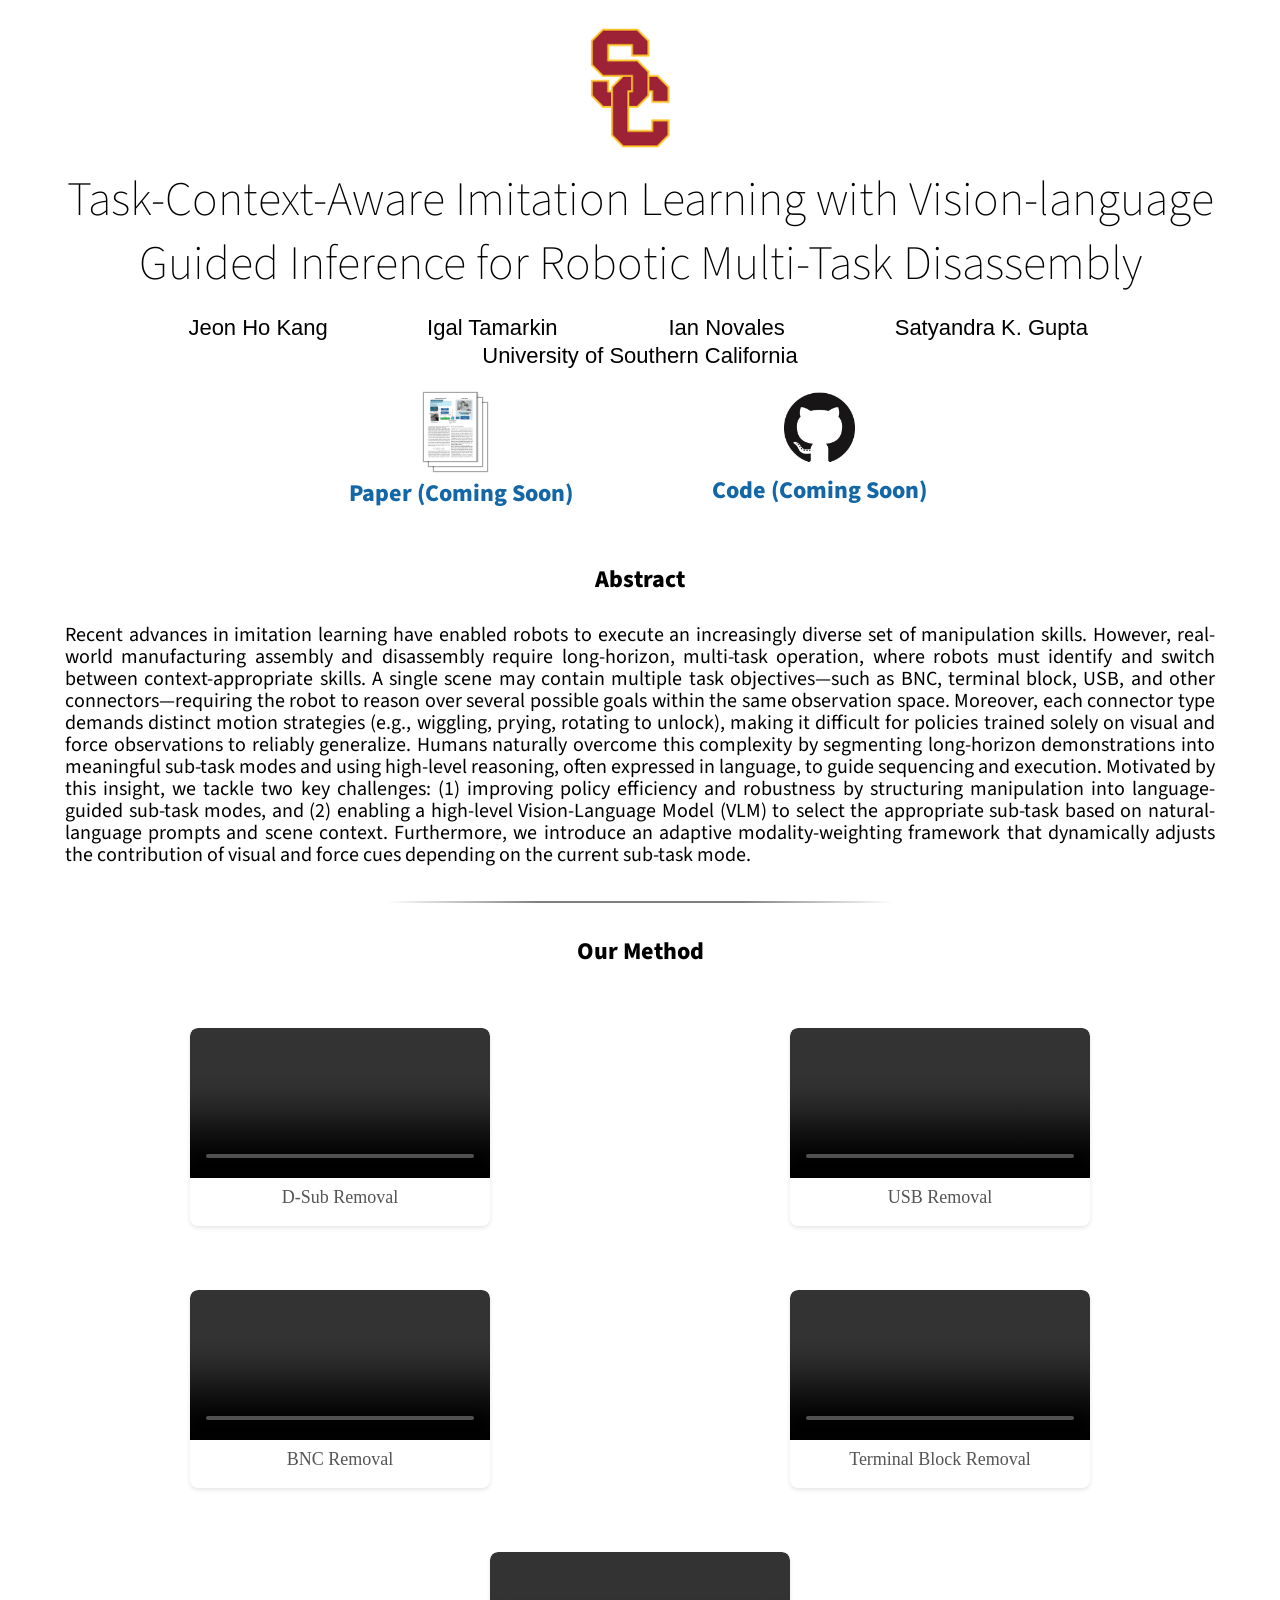
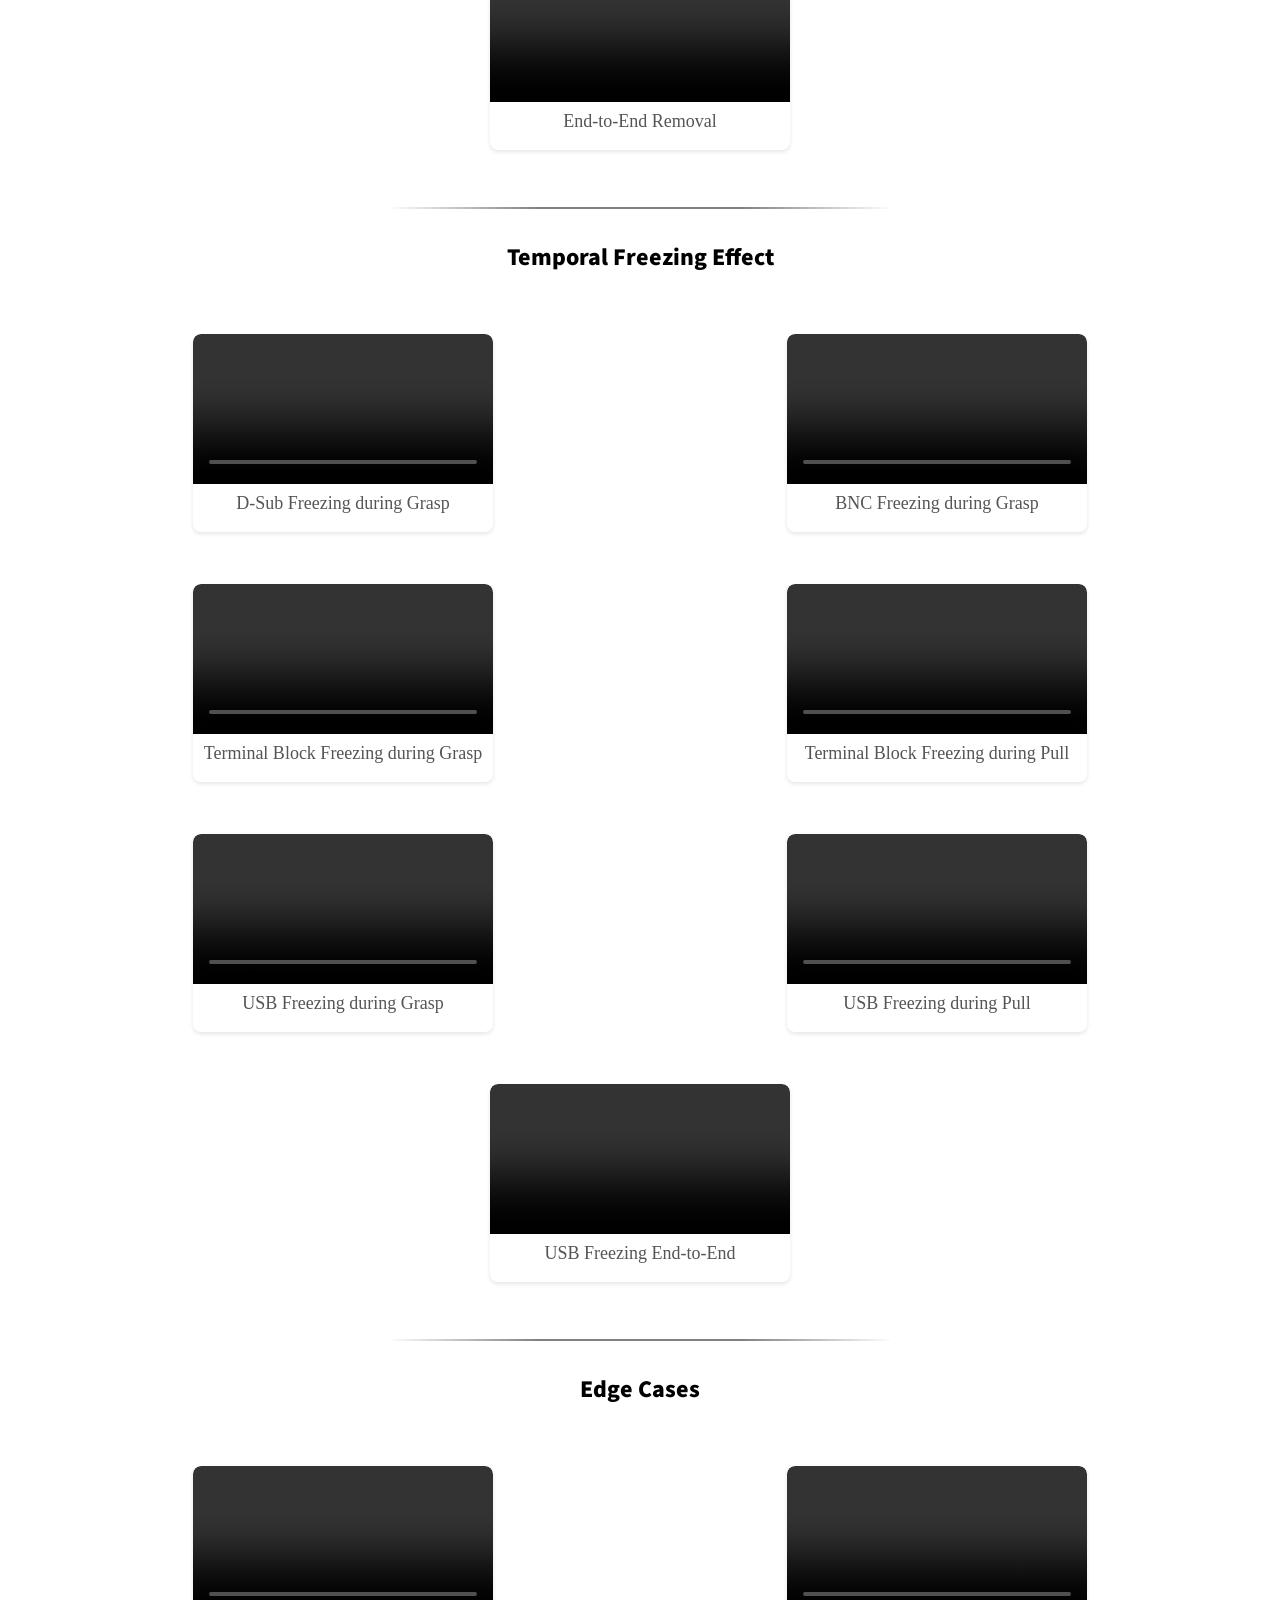
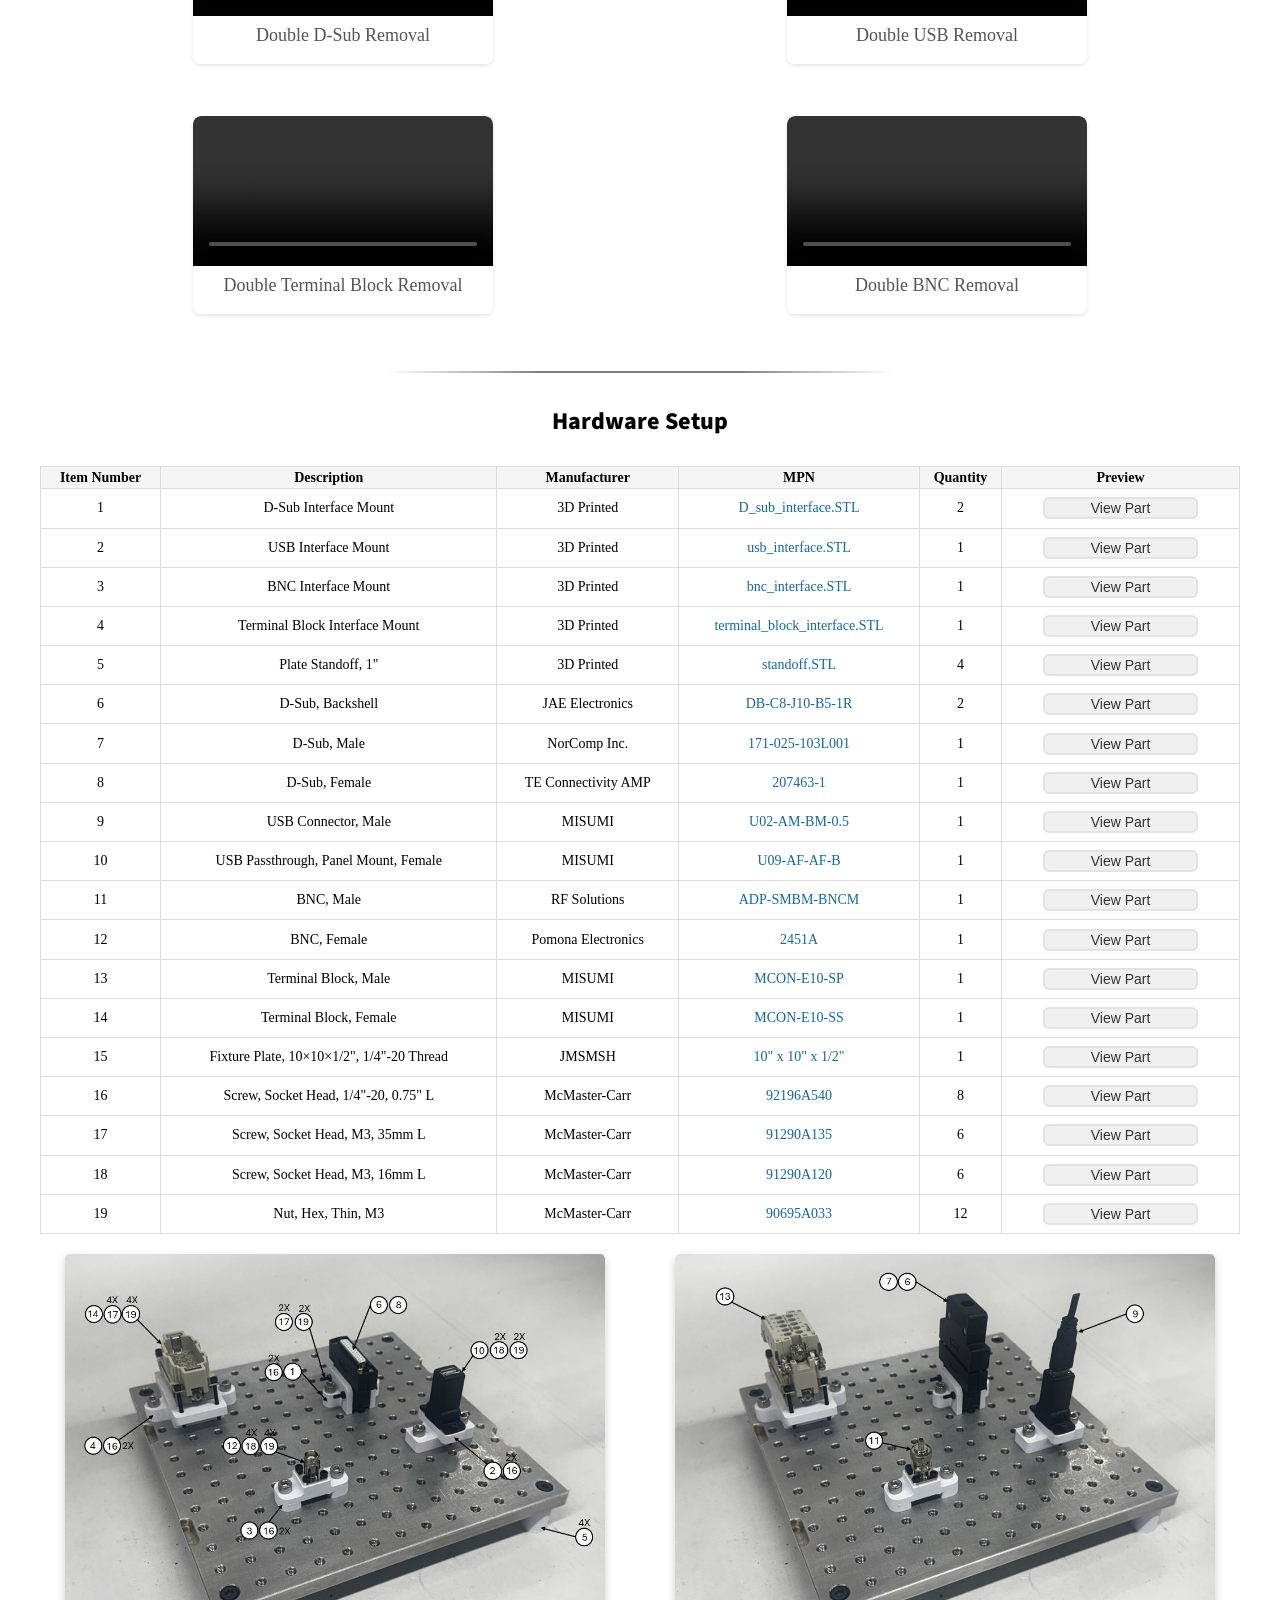
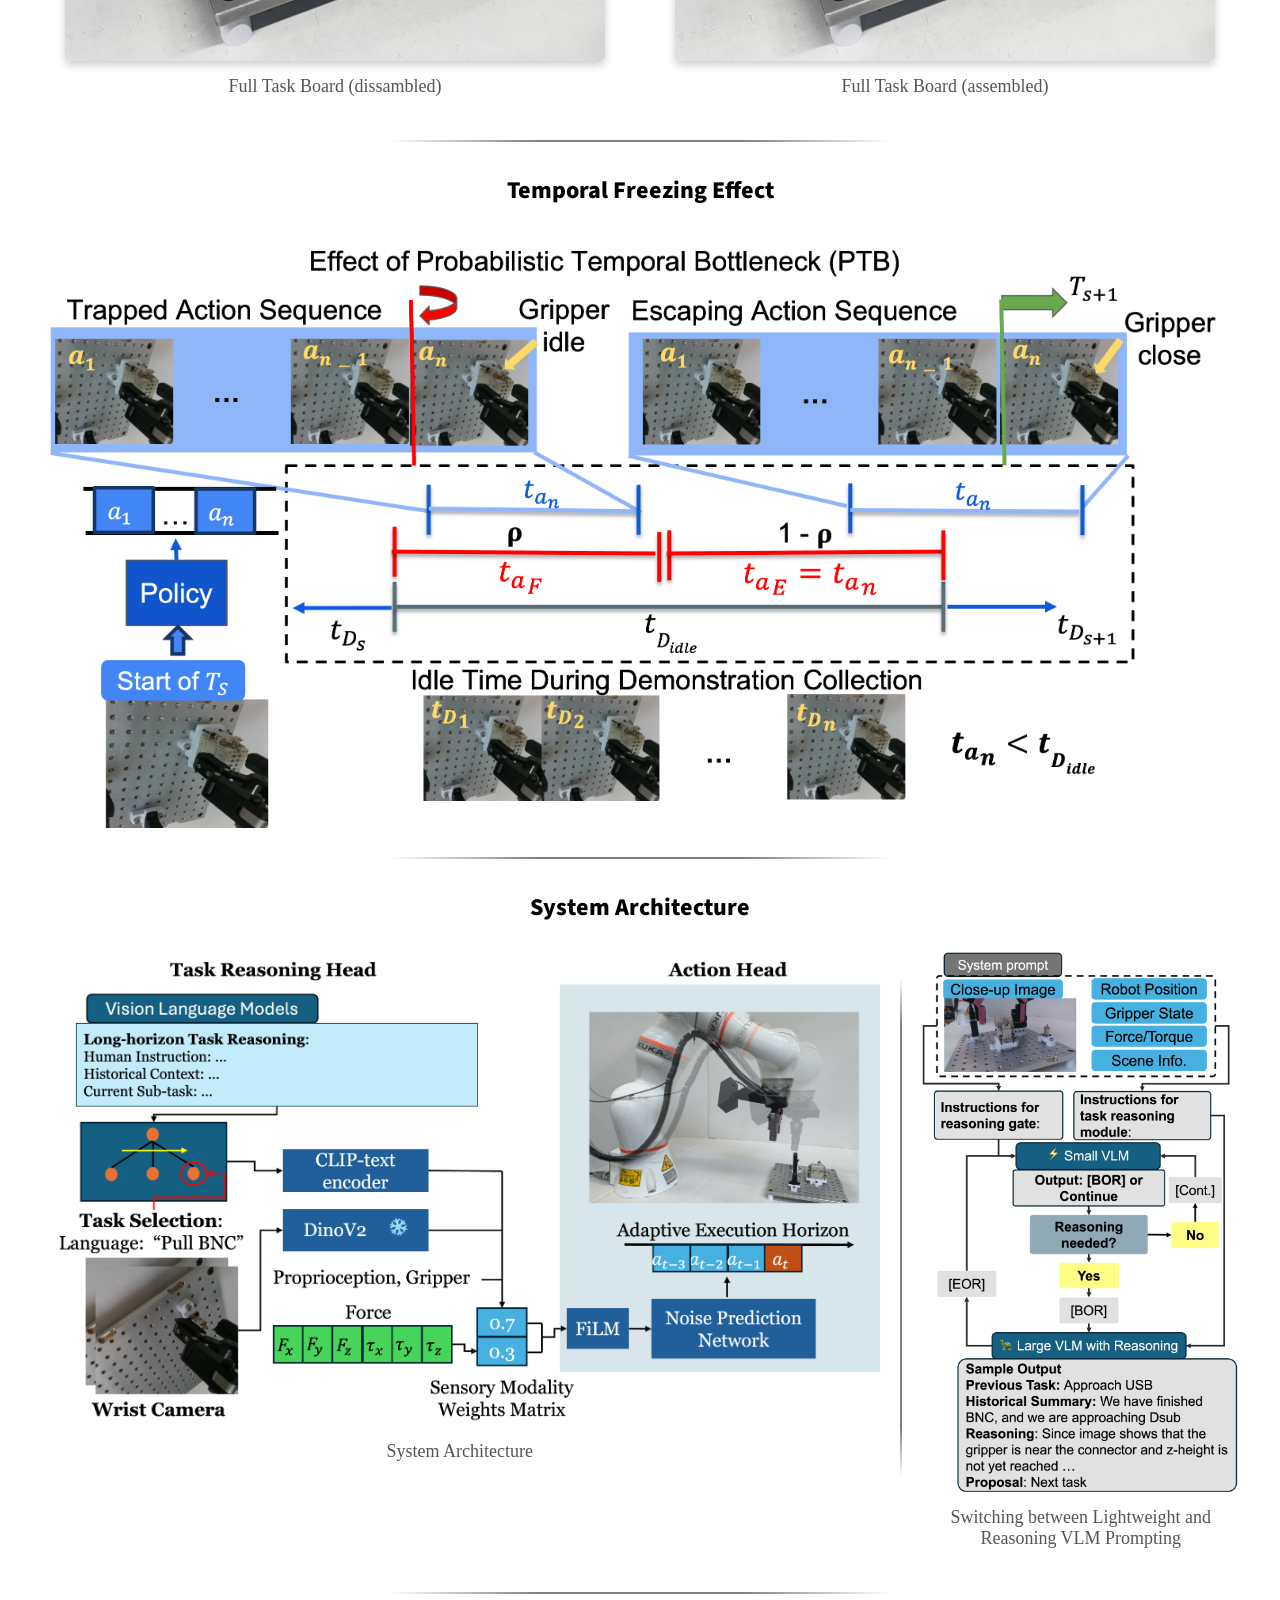
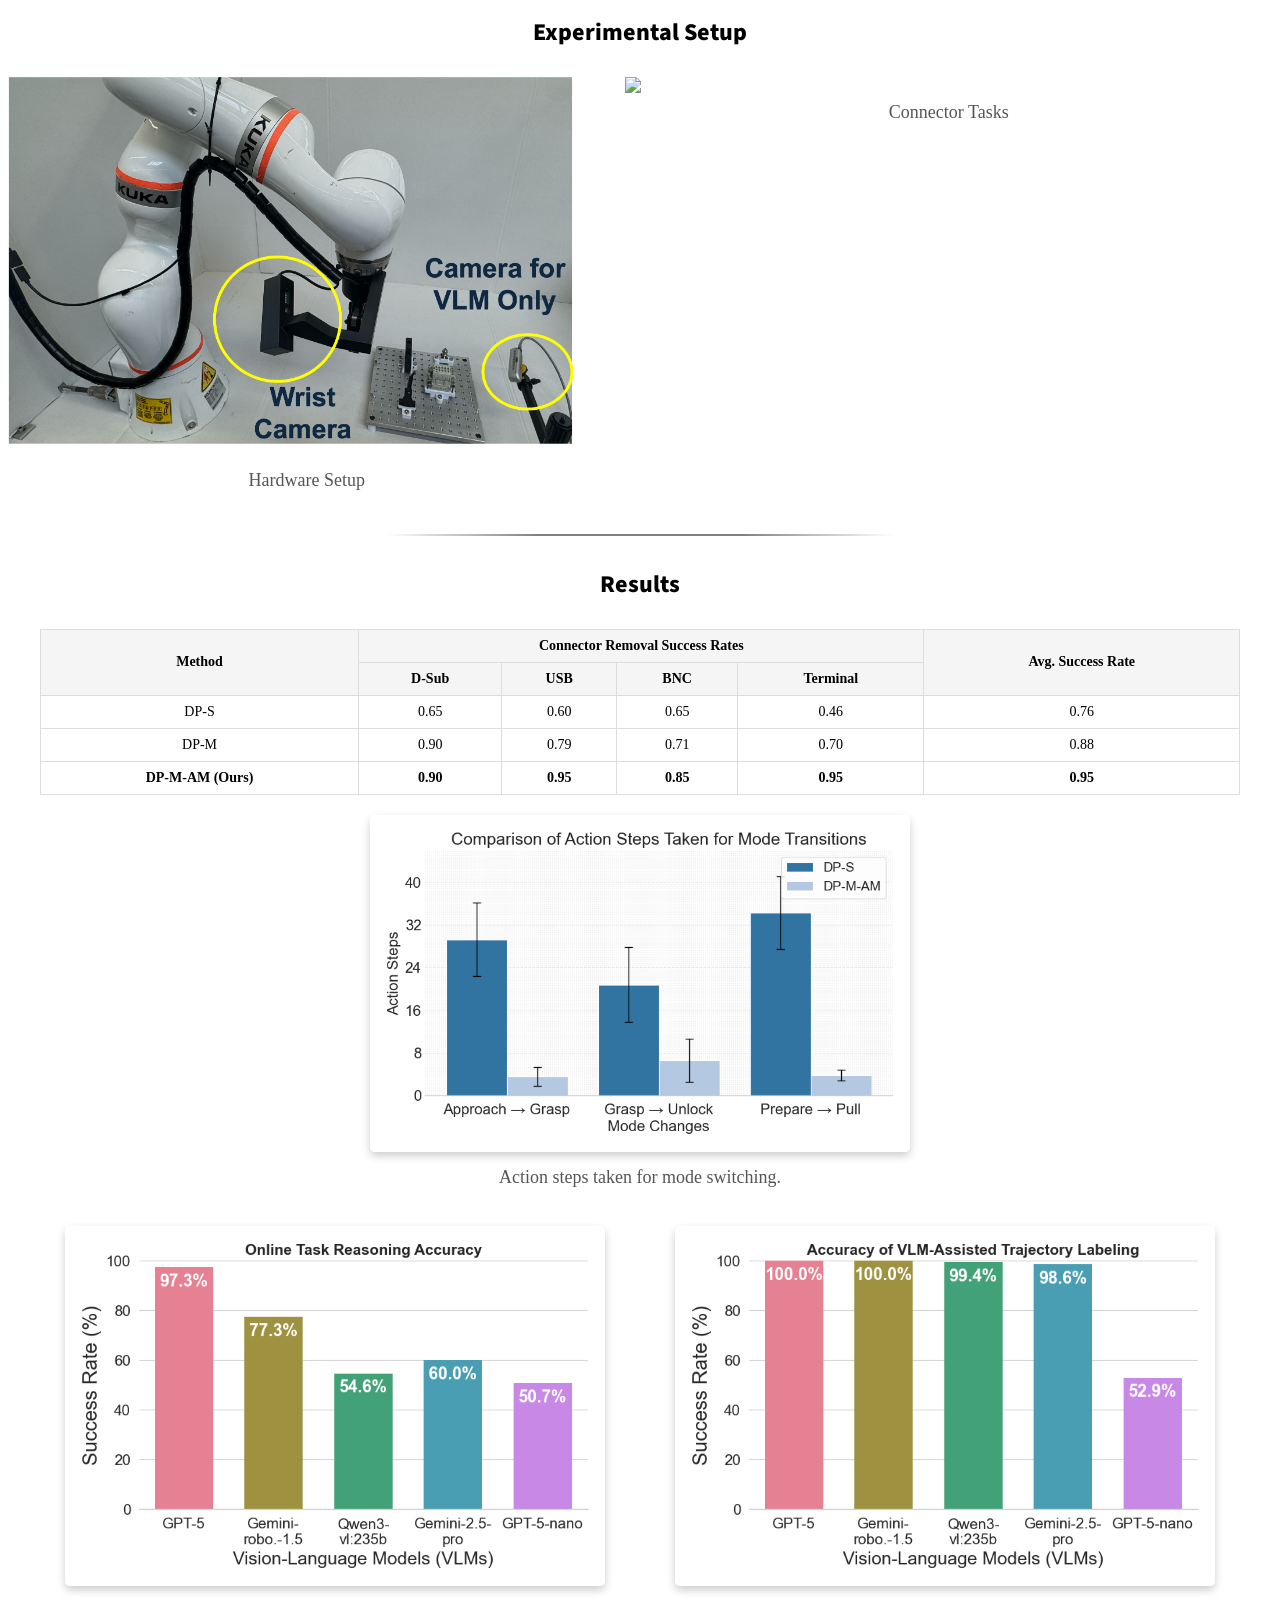
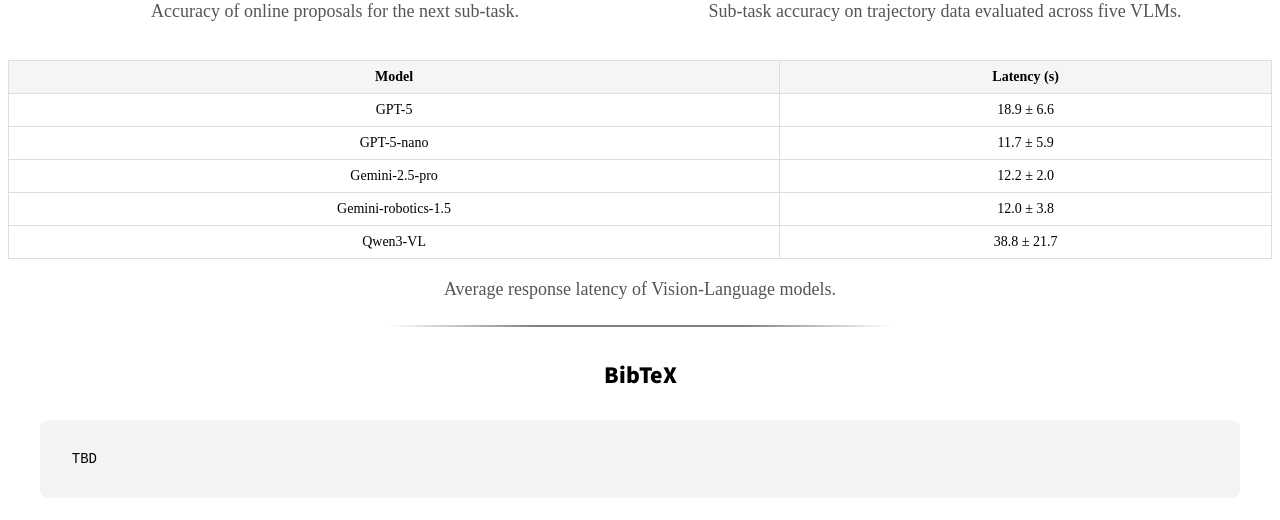
==== index_full.html @ 248762e5 "removed identifying info for anonymous review" ====
<!DOCTYPE html>
<html>
  <head>
    <meta charset="utf-8">
    <meta name="viewport" content="width=device-width, initial-scale=1">
    <title>Task-Context-Aware Imitation Learning with 
        Vision-language Guided Inference for Robotic Multi-Task Disassembly</title>

    <script async src="https://www.googletagmanager.com/gtag/js?id=UA-120436611-3"></script>
    <script>
      window.dataLayer = window.dataLayer || [];
      function gtag(){dataLayer.push(arguments);}
      gtag('js', new Date());
      gtag('config', 'UA-120436611-3');
    </script>
    <script type="text/javascript">google.load("jquery", "1.3.2");</script>
    <script src="video.js"></script>

    <link rel="StyleSheet" href="style.css" type="text/css"/>
    <style>
      .header {
        display: flex;
        align-items: center;
        justify-content: center;
        padding: 20px;
        gap: 20px;
        max-width: 1200px;
        margin: 0 auto;
        background-color: #fff;
      }

      .usc-logo {
        height: 120px;
        width: auto;
      }

      .header .title {
        font-size: 24px;
        margin: 0;
        color: #333;
        font-family: Arial, sans-serif;
      }
    </style>
  </head>
  
  <body>
    <div class="header">
      <img src="images/usc-logo.png" alt="USC Logo" class="usc-logo">
    </div>

    <center>
      <h1 class="title">Task-Context-Aware Imitation Learning with 
        Vision-language Guided Inference for Robotic Multi-Task Disassembly</h1>
    </center>

    <br>
    <table align=center width=1000px>
      <tr>
        <td align=center width=150px>
          <center>
            <span class="author">Jeon Ho Kang</a></span>
          </center>
        </td>
        <td align=center width=150px>
          <center>
            <span class="author">Igal Tamarkin</a></span>
          </center>
        </td>
        <td align=center width=150px>
          <center>
            <span class="author">Ian Novales</a></span>
          </center>
        </td>
        <td align=center width=190px>
          <center>
            <span class="author">Satyandra K. Gupta</a></span>
          </center>
        </td>
      </tr>
    </table>

    <table align=center width=700px>
      <tr>
        <td align=center width=100px>
          <center>
            <span class="author">University of Southern California</span>
          </center>
        </td>
      </tr>
    </table>

    <div class="container">
      <table align=center width=60%>
        <tr>
          <td align=center width=33%>
            <center>
              <img class="layered-paper" width=15% src="images/pg4.png"/>
              <p class="sectitle"><a href="">Paper (Coming Soon)</a></p>
            </center>
          </td>
          <td align=center width=33%>
            <center>
              <img width=20% src="images/github.png"/>
              <p class="sectitle"><a href="">Code (Coming Soon)</a></p>
            </center>
          </td>
          <!-- <td align=center width=33%>
            <center>
              <img width=25% src="images/youtube-logo.png"/>
              <p class="sectitle"><a href="">Video (Coming Soon)</a></p>
            </center>
          </td> -->
        </tr>
      </table>      
    </div>

    <div class="container" id="abstract">
      <center><h2 class="sectitle">Abstract</h2></center>
      <p class="text">
        Recent advances in imitation learning have enabled
        robots to execute an increasingly diverse set of manipulation
        skills. However, real-world manufacturing assembly and disassembly
        require long-horizon, multi-task operation, where robots
        must identify and switch between context-appropriate skills. A
        single scene may contain multiple task objectives—such as BNC,
        terminal block, USB, and other connectors—requiring the robot
        to reason over several possible goals within the same observation
        space. Moreover, each connector type demands distinct motion
        strategies (e.g., wiggling, prying, rotating to unlock), making it
        difficult for policies trained solely on visual and force observations
        to reliably generalize. Humans naturally overcome this complexity
        by segmenting long-horizon demonstrations into meaningful
        sub-task modes and using high-level reasoning, often expressed in
        language, to guide sequencing and execution. Motivated by this
        insight, we tackle two key challenges: (1) improving policy efficiency
        and robustness by structuring manipulation into language-guided
        sub-task modes, and (2) enabling a high-level Vision-Language
        Model (VLM) to select the appropriate sub-task based
        on natural-language prompts and scene context. Furthermore,
        we introduce an adaptive modality-weighting framework that
        dynamically adjusts the contribution of visual and force cues
        depending on the current sub-task mode.
      </p>
    </div>
    <div class="divider"></div>

    <div class="container demo-videos">
      <center><h2 class="sectitle">Our Method</h2></center>
      <div class="video-row">
        <div class="video-case">
          <video controls playsinline autoplay muted loop>
            <source src="videos/demo/demos/dsub.mov" type="video/mp4">
          </video>
          <p class="caption">D-Sub Removal</p>
        </div>
        <div class="video-case">
          <video controls playsinline autoplay muted loop>
            <source src="videos/demo/demos/usb.mov" type="video/mp4">
          </video>
          <p class="caption">USB Removal</p>
        </div>
        <div class="video-case">
          <video controls playsinline autoplay muted loop>
            <source src="videos/demo/demos/bnc_labeled.mov" type="video/mp4">
          </video>
          <p class="caption">BNC Removal</p>
        </div>
        <div class="video-case">
          <video controls playsinline autoplay muted loop>
            <source src="videos/demo/demos/terminal_block.mov" type="video/mp4">
          </video>
          <p class="caption">Terminal Block Removal</p>
        </div>
        <div class="video-case video-center">
        <video controls playsinline autoplay muted loop>
          <source src="videos/demo/demos/end_to_end_demo.mov" type="video/mp4">
        </video>
        <p class="caption">End-to-End Removal</p>
      </div>
      </div>
    </div>
    <div class="divider"></div>
    <div class="container" id="failure-cases">
      <!-- <center><h2 class="sectitle">Representative Failure Cases (Benchmark Methods)</h2></center> -->
      <center><h2 class="sectitle">Temporal Freezing Effect</h2></center>
      <!-- <div class="container">
        <img src="images/temporal_bottleneck.png"></img>
      </div> -->
      <div class="failure-grid">
        <div class="video-case">
          <video controls playsinline autoplay muted loop>
            <source src="videos/freezing_effect/dsub_freezing_grrasp.mov" type="video/mp4">
          </video>
          <p class="caption">D-Sub Freezing during Grasp</p>
        </div>
        <div class="video-case">
          <video controls playsinline autoplay muted loop>
            <source src="videos/freezing_effect/bnc_freezing_grasp_cut.mov" type="video/mp4">
          </video>
          <p class="caption">BNC Freezing during Grasp</p>
        </div>
        <div class="video-case">
          <video controls playsinline autoplay muted loop>
            <source src="videos/freezing_effect/terminal_grasp_freezing.mov" type="video/mp4">
          </video>
          <p class="caption">Terminal Block Freezing during Grasp</p>
        </div>
        <div class="video-case">
          <video controls playsinline autoplay muted loop>
            <source src="videos/freezing_effect/terminal_freezing_pull.mov" type="video/mp4">
          </video>
          <p class="caption">Terminal Block Freezing during Pull</p>
        </div>
        <div class="video-case">
          <video controls playsinline autoplay muted loop>
            <source src="videos/freezing_effect/usb_freezing_grasp.mov" type="video/mp4">
          </video>
          <p class="caption">USB Freezing during Grasp</p>
        </div>
        <div class="video-case">
          <video controls playsinline autoplay muted loop>
            <source src="videos/freezing_effect/usb_freezing_pull.mov" type="video/mp4">
          </video>
          <p class="caption">USB Freezing during Pull</p>
        </div>
        <div class="video-case video-center">
          <video controls playsinline autoplay muted loop>
            <source src="videos/freezing_effect/usb_etoe_freezing.mov" type="video/mp4">
          </video>
          <p class="caption">USB Freezing End-to-End</p>
        </div>
      </div>
    </div>
    <div class="divider"></div>
    
    <div class="container" id="edge-cases">
      <center><h2 class="sectitle">Edge Cases</h2></center>
      <div class="failure-grid">
        <!-- First Row: 2 Videos -->
        <div class="video-case">
          <video controls playsinline autoplay muted loop>
            <source src="videos/demo/edge_cases/double_dsub.mov" type="video/mp4">
          </video>
          <p class="caption">Double D-Sub Removal</p>
        </div>
        <div class="video-case">
          <video controls playsinline autoplay muted loop>
            <source src="videos/demo/edge_cases/double_usb.mov" type="video/mp4">
          </video>
          <p class="caption">Double USB Removal</p>
        </div>
    
        <!-- Second Row: 2 Videos -->
        <div class="video-case">
          <video controls playsinline autoplay muted loop>
            <source src="videos/demo/edge_cases/double_terminal.mov" type="video/mp4">
          </video>
          <p class="caption">Double Terminal Block Removal</p>
        </div>
        <div class="video-case">
          <video controls playsinline autoplay muted loop>
            <source src="videos/demo/edge_cases/double_bnc.mov" type="video/mp4">
          </video>
          <p class="caption">Double BNC Removal</p>
        </div>
    
        <!-- Third Row: 2 Videos -->
        <!-- <div class="video-case">
          <video controls playsinline autoplay muted loop>
            <source src="videos/RAL_Edge_cases/silver_c.mp4" type="video/mp4">
          </video>
          <p class="caption">Filler</p>
        </div>
        <div class="video-case">
          <video controls playsinline autoplay muted loop>
            <source src="videos/Silver_D.mp4" type="video/mp4">
          </video>
          <p class="caption">Filler</p>
        </div> -->
    
        <!-- Fourth Row: Centered Video -->
        <!-- <div class="video-case video-center">
          <video controls playsinline autoplay muted loop>
            <source src="videos/RAL_Edge_cases/C_series.mp4" type="video/mp4">
          </video>
          <p class="caption">Filler</p>
        </div> -->
      </div>
    </div>
    <div class="divider"></div>

    <div class="container" id="hw_setup">
      <center><h2 class="sectitle">Hardware Setup</h2></center>

      <table class="hw-table">
        <thead>
          <tr>
            <th>Item Number</th>
            <th>Description</th>
            <th>Manufacturer</th>
            <th>MPN</th>
            <th>Quantity</th>
            <th>Preview</th> <!-- This column will have buttons -->
          </tr>
        </thead>
        <tbody>
          <!-- <tr>
            <td>Item 1</td>
            <td>D-Sub Interface Mount 
              <a href="https://example.com" target="_blank">Learn more</a>
            </td>
            <td>#####</td>
            <td>#####</td>
            <td>#####</td>
            <td>
              <div class="button-wrapper">
                <button class="preview-btn">View</button>
                <img src="images/pic1.jpg" class="hover-preview">
                <div class="hover-caption">
                  Text for Image 1.
                </div>
              </div>
            </td>
          </tr> -->

          <!-- Item 1 -->
          <tr>
            <td>1</td>
            <td>D-Sub Interface Mount</td>
            <td>3D Printed</td>
            <td>
              <a href="STL/D_sub_interface.STL" target="_blank">D_sub_interface.STL</a>
            </td>
            <td>2</td>
            <td>
              <div class="button-wrapper">
                <button class="preview-btn">View Part</button>
                <img src="images/BOM/item_1.jpg" class="hover-preview">
                <div class="hover-caption">D-Sub Interface Mount</div>
              </div>
            </td>
          </tr>

          <!-- Item 2 -->
          <tr>
            <td>2</td>
            <td>USB Interface Mount</td>
            <td>3D Printed</td>
            <td>
              <a href="STL/usb_interface.STL" target="_blank">usb_interface.STL</a>
            </td>
            <td>1</td>
            <td>
              <div class="button-wrapper">
                <button class="preview-btn">View Part</button>
                <img src="images/BOM/item_2.jpg" class="hover-preview">
                <div class="hover-caption">USB Interface Mount</div>
              </div>
            </td>
          </tr>

          <!-- Item 3 -->
          <tr>
            <td>3</td>
            <td>BNC Interface Mount</td>
            <td>3D Printed</td>
            <td>
              <a href="STL/bnc_interface.STL" target="_blank">bnc_interface.STL</a>
            </td>
            <td>1</td>
            <td>
              <div class="button-wrapper">
                <button class="preview-btn">View Part</button>
                <img src="images/BOM/item_3.jpg" class="hover-preview">
                <div class="hover-caption">BNC Interface Mount</div>
              </div>
            </td>
          </tr>

          <!-- Item 4 -->
          <tr>
            <td>4</td>
            <td>Terminal Block Interface Mount</td>
            <td>3D Printed</td>
            <td>
              <a href="STL/terminal_block_interface.STL" target="_blank">terminal_block_interface.STL</a>
            </td>
            <td>1</td>
            <td>
              <div class="button-wrapper">
                <button class="preview-btn">View Part</button>
                <img src="images/BOM/item_4.jpg" class="hover-preview">
                <div class="hover-caption">Terminal Block Interface Mount</div>
              </div>
            </td>
          </tr>

          <!-- Item 5 -->
          <tr>
            <td>5</td>
            <td>Plate Standoff, 1"</td>
            <td>3D Printed</td>
            <td>
              <a href="STL/standoff.STL" target="_blank">standoff.STL</a>
            </td>
            <td>4</td>
            <td>
              <div class="button-wrapper">
                <button class="preview-btn">View Part</button>
                <img src="images/BOM/item_5.jpg" class="hover-preview">
                <div class="hover-caption">Plate Standoff, 1"</div>
              </div>
            </td>
          </tr>

          <!-- Item 6 -->
          <tr>
            <td>6</td>
            <td>D-Sub, Backshell</td>
            <td>JAE Electronics</td>
            <td>
              <a href="https://www.digikey.com/en/products/detail/jae-electronics/DB-C8-J10-B5-1R/25675336" 
              target="_blank">DB-C8-J10-B5-1R</a>
            </td>
            <td>2</td>
            <td>
              <div class="button-wrapper">
                <button class="preview-btn">View Part</button>
                <img src="images/BOM/item_6.jpg" class="hover-preview">
                <div class="hover-caption">D-Sub Backshell</div>
              </div>
            </td>
          </tr>

          <!-- Item 7 -->
          <tr>
            <td>7</td>
            <td>D-Sub, Male</td>
            <td>NorComp Inc.</td>
            <td>
              <a href="https://www.digikey.com/en/products/detail/norcomp-inc/171-025-103L001/858135" 
              target="_blank">171-025-103L001</a>
            </td>
            <td>1</td>
            <td>
              <div class="button-wrapper">
                <button class="preview-btn">View Part</button>
                <img src="images/BOM/item_7.jpg" class="hover-preview">
                <div class="hover-caption">D-Sub Male</div>
              </div>
            </td>
          </tr>

          <!-- Item 8 -->
          <tr>
            <td>8</td>
            <td>D-Sub, Female</td>
            <td>TE Connectivity AMP</td>
            <td>
              <a href="https://www.digikey.com/en/products/detail/te-connectivity-amp-connectors/207463-1/30296" 
              target="_blank">207463-1</a>
            </td>
            <td>1</td>
            <td>
              <div class="button-wrapper">
                <button class="preview-btn">View Part</button>
                <img src="images/BOM/item_8.jpg" class="hover-preview">
                <div class="hover-caption">D-Sub Female</div>
              </div>
            </td>
          </tr>

          <!-- Item 9 -->
          <tr>
            <td>9</td>
            <td>USB Connector, Male</td>
            <td>MISUMI</td>
            <td>
              <a href="https://us.misumi-ec.com/vona2/detail/110400191850/?HissuCode=U02-AM-BM-0.5&srsltid=AfmBOop1KGK53D_tXaV_sbscTHhmr-l2w1vLkzLX49Q6dPv51enkZlOQ&tab=productSpecifications&Page=1" 
              target="_blank">U02-AM-BM-0.5</a>
            </td>
            <td>1</td>
            <td>
              <div class="button-wrapper">
                <button class="preview-btn">View Part</button>
                <img src="images/BOM/item_9.jpg" class="hover-preview">
                <div class="hover-caption">USB Connector, Male</div>
              </div>
            </td>
          </tr>

          <!-- Item 10 -->
          <tr>
            <td>10</td>
            <td>USB Passthrough, Panel Mount, Female</td>
            <td>MISUMI</td>
            <td>
              <a href="https://us.misumi-ec.com/vona2/detail/110500069440/?searchFlow=results2products&KWSearch=panel+mount+usb&list=PageSearchResult&Tab=codeList&curSearch=%7B%22field%22%3A%22%40search%22%2C%22seriesCode%22%3A%22110500069440%22%2C%22innerCode%22%3A%22%22%2C%22sort%22%3A1%2C%22specSortFlag%22%3A0%2C%22allSpecFlag%22%3A0%2C%22page%22%3A1%2C%22pageSize%22%3A60%2C%22stockItemFlag%22%3A%221%22%2C%2200000053100%22%3A%22b%22%2C%2200000055753%22%3A%22b%22%2C%22fixedInfo%22%3A%22innerCode%3AMDM00002767905%7C4%22%7D&CategorySpec=00000055753%3A%3Ab%0900000053100%3A%3Ab&Page=1" 
              target="_blank">U09-AF-AF-B</a>
            </td>
            <td>1</td>
            <td>
              <div class="button-wrapper">
                <button class="preview-btn">View Part</button>
                <img src="images/BOM/item_10.jpg" class="hover-preview">
                <div class="hover-caption">USB Passthrough, Panel Mount</div>
              </div>
            </td>
          </tr>

          <!-- Item 11 -->
          <tr>
            <td>11</td>
            <td>BNC, Male</td>
            <td>RF Solutions</td>
            <td>
              <a href="https://www.digikey.com/en/products/detail/rf-solutions/ADP-SMBM-BNCM/5845789" 
              target="_blank">ADP-SMBM-BNCM</a>
            </td>
            <td>1</td>
            <td>
              <div class="button-wrapper">
                <button class="preview-btn">View Part</button>
                <img src="images/BOM/item_11.jpg" class="hover-preview">
                <div class="hover-caption">BNC Male</div>
              </div>
            </td>
          </tr>

          <!-- Item 12 -->
          <tr>
            <td>12</td>
            <td>BNC, Female</td>
            <td>Pomona Electronics</td>
            <td>
              <a href="https://www.digikey.com/en/products/detail/pomona-electronics/2451A/6125643?gclsrc=aw.ds&gad_source=1&gad_campaignid=20622663732&gclid=CjwKCAjwlaTGBhANEiwAoRgXBQRwT8dxcKD7v8P-RZwycoeXxncmGwtVtlBi0rYCz83TZh92uK1_pRoC2kcQAvD_BwE" 
              target="_blank">2451A</a>
            </td>
            <td>1</td>
            <td>
              <div class="button-wrapper">
                <button class="preview-btn">View Part</button>
                <img src="images/BOM/item_12.jpg" class="hover-preview">
                <div class="hover-caption">BNC Female</div>
              </div>
            </td>
          </tr>

          <!-- Item 13 -->
          <tr>
            <td>13</td>
            <td>Terminal Block, Male</td>
            <td>MISUMI</td>
            <td>
              <a href="https://us.misumi-ec.com/vona2/detail/110400196570/?HissuCode=MCON-E10-SP&srsltid=AfmBOooBR515pS8j84jFUWj1XdbbgErOfeREBj5YqsEp4QZS-HhmFGpA&Tab=wysiwyg_area_1&curSearch=%7b%22field%22%3a%22%40search%22%2c%22seriesCode%22%3a%22110400196570%22%2c%22innerCode%22%3a%22%22%2c%22sort%22%3a1%2c%22specSortFlag%22%3a0%2c%22allSpecFlag%22%3a0%2c%22page%22%3a1%2c%22pageSize%22%3a%2260%22%2c%2200000027448%22%3a%22a%22%2c%2200000027449%22%3a%22mig00000001439167%22%2c%22fixedInfo%22%3a%22innerCode%3aMDM00002631354%7c15%22%7d"
              target="_blank">MCON-E10-SP</a>
            </td>
            <td>1</td>
            <td>
              <div class="button-wrapper">
                <button class="preview-btn">View Part</button>
                <img src="images/BOM/item_13.jpg" class="hover-preview">
                <div class="hover-caption">Terminal Block, Male</div>
              </div>
            </td>
          </tr>

          <!-- Item 14 -->
          <tr>
            <td>14</td>
            <td>Terminal Block, Female</td>
            <td>MISUMI</td>
            <td>
              <a href="https://us.misumi-ec.com/vona2/detail/110400196570/?HissuCode=MCON-E10-SS&PNSearch=MCON-E10-SS&searchFlow=results2type&KWSearch=MCON-E10-SS"
              target="_blank">MCON-E10-SS</a>
            </td>
            <td>1</td>
            <td>
              <div class="button-wrapper">
                <button class="preview-btn">View Part</button>
                <img src="images/BOM/item_14.jpg" class="hover-preview">
                <div class="hover-caption">Terminal Block, Female</div>
              </div>
            </td>
          </tr>

          <!-- Item 15 -->
          <tr>
            <td>15</td>
            <td>Fixture Plate, 10×10×1/2", 1/4"-20 Thread</td>
            <td>JMSMSH</td>
            <td>
              <a href="https://a.co/d/fyyOrWJ"
              target="_blank">10" x 10" x 1/2"</a>
            </td>
            <td>1</td>
            <td>
              <div class="button-wrapper">
                <button class="preview-btn">View Part</button>
                <img src="images/BOM/item_15.jpg" class="hover-preview">
                <div class="hover-caption">Fixture Plate</div>
              </div>
            </td>
          </tr>

          <!-- Item 16 -->
          <tr>
            <td>16</td>
            <td>Screw, Socket Head, 1/4"-20, 0.75" L</td>
            <td>McMaster-Carr</td>
            <td>
              <a href="https://www.mcmaster.com/92196A540/"
              target="_blank">92196A540</a>
            </td>
            <td>8</td>
            <td>
              <div class="button-wrapper">
                <button class="preview-btn">View Part</button>
                <img src="images/BOM/item_16.jpg" class="hover-preview">
                <div class="hover-caption">1/4"-20 Socket Head Screw</div>
              </div>
            </td>
          </tr>

          <!-- Item 17 -->
          <tr>
            <td>17</td>
            <td>Screw, Socket Head, M3, 35mm L</td>
            <td>McMaster-Carr</td>
            <td>
              <a href="https://www.mcmaster.com/91290A135/"
              target="_blank">91290A135</a>
            </td>
            <td>6</td>
            <td>
              <div class="button-wrapper">
                <button class="preview-btn">View Part</button>
                <img src="images/BOM/item_17.jpg" class="hover-preview">
                <div class="hover-caption">M3 Socket Head Screw (35mm)</div>
              </div>
            </td>
          </tr>

          <!-- Item 18 -->
          <tr>
            <td>18</td>
            <td>Screw, Socket Head, M3, 16mm L</td>
            <td>McMaster-Carr</td>
            <td>
              <a href="https://www.mcmaster.com/91290A120/"
              target="_blank">91290A120</a>
            </td>
            <td>6</td>
            <td>
              <div class="button-wrapper">
                <button class="preview-btn">View Part</button>
                <img src="images/BOM/item_18.jpg" class="hover-preview">
                <div class="hover-caption">M3 Socket Head Screw (16mm)</div>
              </div>
            </td>
          </tr>

          <!-- Item 19 -->
          <tr>
            <td>19</td>
            <td>Nut, Hex, Thin, M3</td>
            <td>McMaster-Carr</td>
            <td>
              <a href="https://www.mcmaster.com/90695A033/"
              target="_blank">90695A033</a>
            </td>
            <td>12</td>
            <td>
              <div class="button-wrapper">
                <button class="preview-btn">View Part</button>
                <img src="images/BOM/item_19.jpg" class="hover-preview">
                <div class="hover-caption">M3 Thin Hex Nut</div>
              </div>
            </td>
          </tr>

        </tbody>
      </table>
      
      <!-- Side-by-side BOM Images -->
      <div class="bottom-images">
        <div class="image-case">
          <img src="images/BOM/BOM_1_1.jpg" class="bom-image">
          <p class="caption">Full Task Board (dissambled)</p>
        </div>

        <div class="image-case">
          <img src="images/BOM/BOM_2_1.jpg" class="bom-image">
          <p class="caption">Full Task Board (assembled)</p>
        </div>
      </div>

      <!-- <div id="hw_setup_grid">
        <div class="column">
          <h3 class="column-title">Acquired Hardware</h3>

          <div class="button-wrapper">
            <button class="preview-btn">Button 1A</button>
            <img src="images/pic1.jpg" class="hover-preview">
            <p class="sectitle" class="hover-preview"><a href="">Board</a></p>
          </div>

          <div class="button-wrapper">
            <button class="preview-btn">Button 2A</button>
            <img src="images/pic2.jpg" class="hover-preview">
          </div>

          <div class="button-wrapper">
            <button class="preview-btn">Button 3A</button>
            <img src="images/pic3.jpg" class="hover-preview">
          </div>
        </div>

        <div class="column">
          <h3 class="column-title">CADs for Printing</h3>

          <div class="button-wrapper">
            <button class="preview-btn">Button 1B</button>
            <img src="images/pic4.jpg" class="hover-preview">
          </div>

          <div class="button-wrapper">
            <button class="preview-btn">Button 2B</button>
            <img src="images/pic5.jpg" class="hover-preview">
          </div>

          <div class="button-wrapper">
            <button class="preview-btn">Button 3B</button>
            <img src="images/pic6.jpg" class="hover-preview">
          </div>
        </div>
      </div> -->
    </div>
    <div class="divider"></div>

    <div class="container" id="network">
      <center><h2 class="sectitle">Temporal Freezing Effect</h2></center>
      <div class="container">
        <img src="images/temporal_bottleneck.png"></img>
      </div>
    </div>
    <div class="divider"></div>
      <div class="container" id="network">
        <center><h2 class="sectitle">System Architecture</h2></center>
        <!-- <div class="container">
          <img src="images/tca_system_architecture.png"></img>
        </div>
        <div class="container">
          <div class="reduced-image">
            <img src="images/online_vlm_arch.png"></img>
          </div>
        </div> -->
        
        <div class="bottom-images">
          <div class="large-part-image">
            <img src="images/tca_system_architecture.png"></img>
            <center><p class="caption">System Architecture</p></center>
          </div>
          <div class="vert-divider"></div>
          <div class="small-part-image">
            <img src="images/online_vlm_arch_2.png"></img>
            <center><p class="caption">Switching between Lightweight and Reasoning VLM Prompting</p></center>
          </div>
        </div>

      </div>

    <div class="divider"></div>

    <center><h2 class="sectitle">Experimental Setup</h2></center>
    <!-- <div class="img-row" id="connector-images">
      <div class="container image-container">
        <img src="images/hardware_setup.png" alt="?" class="centered-image">
        <p class="caption">Hardware Setup</p>
      </div>
      <div class="container image-container">
        <img src="images/trajectory_command.png" alt="?" class="centered-image">
        <p class="caption">Connector Task Map</p>
      </div>
    </div>
    <div class="divider"></div> -->

    <div class="bottom-images">
      <div class="med-part-image">
        <img src="images/hardware_setup.png"></img>
        <center><p class="caption">Hardware Setup</p></center>
      </div>
      <div class="large-part-image">
        <img src="images/trajectory_command.png"></img>
        <center><p class="caption">Connector Tasks</p></center>
      </div>
    </div>
    <div class="divider"></div>

    <div class="container" id="result">
      <center><h2 class="sectitle">Results</h2></center>
      <div class="table-container">
          <style>
              .results-table {
                  width: 100%;
                  border-collapse: collapse;
                  margin: 20px 0;
                  font-size: 14px;
              }
  
              .results-table th, .results-table td {
                  border: 1px solid #ddd;
                  padding: 8px;
                  text-align: center;
              }
  
              .results-table th {
                  background-color: #f5f5f5;
                  font-weight: bold;
              }
  
              .results-table .highlight {
                  font-weight: bold;
              }
          </style>
  
          <table class="results-table">
              <tr>
                  <th rowspan="2">Method</th>
                  <th colspan="4">Connector Removal Success Rates</th>
                  <!-- <th colspan="4"></th> -->
                  <!-- <th colspan="4">AA</th>
                  <th colspan="4">C</th>
                  <th colspan="4">D</th> -->
                  <th rowspan="2">Avg. Success Rate</th>
              </tr>
              <tr>
                  <!-- <th>Obj1</th>
                  <th>Obj2*</th>
                  <th>Obj3*</th>
                  <th>Avg.</th>
                  <th>Obj4</th>
                  <th>Obj5</th>
                  <th>Obj6</th>
                  <th>Avg.</th>
                  <th>Obj7</th>
                  <th>Obj8</th>
                  <th>Obj9</th>
                  <th>Avg.</th>
                  <th>Obj10</th>
                  <th>Obj11*</th>
                  <th>Obj12*</th>
                  <th>Avg.</th> -->
                  <th>D-Sub</th>
                  <th>USB</th>
                  <th>BNC</th>
                  <th>Terminal</th>
                  <!-- <th>Avg.</th> -->
              </tr>
              <tr>
                  <td>DP-S</td>
                  <td>0.65</td>
                  <td>0.60</td>
                  <td>0.65</td>
                  <td>0.46</td>
                  <td>0.76</td>
                  <!-- <td>0.3</td>
                  <td>0.1</td>
                  <td>0.2</td>
                  <td>0.4</td>
                  <td>0.4</td>
                  <td>0.3</td>
                  <td>0.37</td>
                  <td>0.4</td>
                  <td>0.8</td>
                  <td>0.6</td>
                  <td>0.6</td>
                  <td>0.39</td> -->
              </tr>
              <tr>
                  <td>DP-M</td>
                  <td>0.90</td>
                  <td>0.79</td>
                  <td>0.71</td>
                  <td>0.70</td>
                  <td>0.88</td>
                  <!-- <td>0.4</td>
                  <td>0.3</td>
                  <td>0.4</td>
                  <td>0.1</td>
                  <td>0.4</td>
                  <td>0.8</td>
                  <td>0.43</td>
                  <td>0.6</td>
                  <td>0.5</td>
                  <td>0.9</td>
                  <td>0.67</td>
                  <td>0.48</td> -->
              </tr>
              <tr class="highlight">
                  <td>DP-M-AM (Ours)</td>
                  <td>0.90</td>
                  <td>0.95</td>
                  <td>0.85</td>
                  <td>0.95</td>
                  <td>0.95</td>
                  <!-- <td>0.9</td> -->
                  <!-- <td>1.0</td>
                  <td>0.97</td>
                  <td>1.0</td>
                  <td>1.0</td>
                  <td>1.0</td>
                  <td>1.0</td>
                  <td>1.0</td>
                  <td>1.0</td>
                  <td>1.0</td>
                  <td>1.0</td>
                  <td>0.96</td> -->
              </tr>
          </table>
      </div>
      
      <!-- <div class="image-single">
        <div class="image-case">
          <img src="images/bar_chart_time.png" alt="Time Taken Comparison">
          <p class="caption">A comparison of the average time taken for the human
            demonstration versus robot inference.</p>
        </div>
      </div> -->

      <div class="image-single">
        <div class="image-case">
          <img src="images/mode_switch.png" alt="Mode Switch" class="small-image">
          <p class="caption">Action steps taken for mode switching. </p>
        </div>
      </div>

      <div class="bottom-images">
        <div class="image-case">
          <img src="images/accuracy_online_proposals.png" alt="Online Proposal Accuracy">
          <p class="caption">Accuracy of online proposals for the next sub-task.</p>
        </div>
        <div class="image-case">
          <img src="images/accuracy_labeling_proposals.png" alt="Labeling Proposal Accuracy">
          <p class="caption">Sub-task accuracy on trajectory data evaluated across five VLMs.</p>
        </div>
      </div>
      <!-- <div class="image-single">
        <div class="image-case">
          <img src="images/failure_force.png" alt="Failure Mode" class="large-image">
          <p class="caption">Example Force Trend During Failure [Vision-only]</p>
        </div>
      </div> -->
    </div>

    <div class="table-container">
        <style>
            .results-table {
                width: 100%;
                border-collapse: collapse;
                margin: 20px 0;
                font-size: 14px;
            }

            .results-table th, .results-table td {
                border: 1px solid #ddd;
                padding: 8px;
                text-align: center;
            }

            .results-table th {
                background-color: #f5f5f5;
                font-weight: bold;
            }

            .results-table .highlight {
                font-weight: bold;
            }
        </style>

        <table class="results-table">
          <tr>
            <!-- <th rowspan="2"></th> -->
            <th colspan="1">Model</th>
            <!-- <th rowspan="2"></th> -->
            <th colspan="1">Latency (s)</th>
          </tr>
          <tr>
            <td>GPT-5</td>
            <td>18.9 &plusmn; 6.6</td>
          </tr>
          <tr>
            <td>GPT-5-nano</td>
            <td>11.7 &plusmn; 5.9</td>
          </tr>
          <tr>
            <td>Gemini-2.5-pro</td>
            <td>12.2 &plusmn; 2.0</td>
          </tr>
          <tr>
            <td>Gemini-robotics-1.5</td>
            <td>12.0 &plusmn; 3.8</td>
          </tr>
          <tr>
            <td>Qwen3-VL</td>
            <td>38.8 &plusmn; 21.7</td>
          </tr>
        </table>
        <center><p class="caption">Average response latency of Vision-Language models.</p></center>
    </div>
    
    <div class="divider"></div>
<div class="container" id="bibtex">
  <center><h2 class="sectitle">BibTeX</h2></center>
  <pre style="background-color: #f4f4f4; padding: 15px; border-radius: 8px; overflow-x: auto; font-size: 14px;">
<!-- @article{kang2025robotic,
  author    = {Jeon Ho Kang and Sagar Joshi and Ruopeng Huang and Satyandra K. Gupta},
  title     = {Robotic Compliant Object Prying Using Diffusion Policy Guided by Vision and Force Observations},
  journal   = {IEEE Robotics and Automation Letters},
  year      = {2025},
  note      = {Accepted for publication. Available on arXiv: arXiv:2503.03998},
} -->
  TBD
  </pre>
</div>

    
  </body>
</html>
---- style.css ----
@import url("https://fonts.googleapis.com/css?family=Source+Sans+Pro:400,400italic");
@import url("font-awesome.min.css");
.usc-logo {
    width: 20px;  /* Adjust the size as necessary */
    height: auto;
    margin-right: 20px;  /* Space between the logo and the title */
}

.header {
    display: flex;
    align-items: center;
    justify-content: center;
    margin-bottom: 20px;
}
.title{
    font-family: "Source Sans Pro", Palatino, "Helvetica Neue Light", "Helvetica Neue", Helvetica, Arial, sans-serif;
    font-size:48px;
    font-weight:100;
    /* letter-spacing:4px; */
    line-height:64px;
    margin-top:0;
    margin-bottom:0;
}
.divider{
  height: 2px;
  width: 40%; /* Even shorter line */
  margin: 25px auto;
  background: 
      linear-gradient(
          to right,
          transparent,
          #808080 30%,  /* Gray color */
          #808080 70%,
          transparent
      );
  position: relative;
}

.vert-divider{
  width: 2px;
  height: 500px; /* Even shorter line */
  margin: 25px auto;
  background: 
      linear-gradient(
          to bottom,
          transparent,
          #808080 10%,  /* Gray color */
          #808080 90%,
          transparent
      );
  position: relative;
}

.subtitle{
    font-family: Palatino, "Helvetica Neue Light", "Helvetica Neue", Helvetica, Arial, sans-serif;
    font-size:48px;
    font-weight:100;
    line-height:52px;
    margin-top:0;
    margin-bottom:0;
}

.sectitle{
    font-family:  "Source Sans Pro","Helvetica Neue Light", "Helvetica Neue", Helvetica, Arial, sans-serif;
    font-size:24px;
    font-weight:800;
    line-height:28px;
    margin-top:10px;
    margin-bottom:30px;
}

.sectitle2{
    font-family:  "Source Sans Pro","Helvetica Neue Light", "Helvetica Neue", Helvetica, Arial, sans-serif;
    font-size:24px;
    font-weight:800;
    line-height:28px;
    text-align: center;
    margin-top:10px;
    margin-bottom:30px;
}

.author{
    font-family: FontAwesome, "Helvetica Neue Light", "Helvetica Neue", Helvetica, Arial, sans-serif;
    font-size:22px;
    font-weight:400;
    line-height:22px;
    margin-top:5px;
    margin-bottom:10px;
    padding-left:25px;
    padding-right:25px;
    text-align:justify;
}

.text{
    font-family:  FontAwesome, "Source Sans Pro", "Helvetica Neue Light", "Helvetica Neue", Helvetica, Arial, sans-serif;
    font-size:20px;
    font-weight:400;
    line-height:22px;
    margin-top:5px;
    margin-bottom:10px;
    padding-left:25px;
    padding-right:25px;
    text-align:justify;
}

.container{
    margin-top:15px;
    margin-left:auto;
    margin-right:auto;
    max-width:1200px;
}

.container:before,.container:after{
    content:"";
    display:table;
    grid-column-start:1;
    grid-row-start:1;
    grid-column-end:2;
    grid-row-end:2
}

.grey_container{
    background-color:#f2f2f2
}

.widget_container {
	display: flex;
    margin-bottom:15px;
    padding-left:25px;
    padding-right:25px;
}

.video_container {
	margin: 0.4em;
    width: 100%;
}

.citation {
    background-color:#e6e6e6;
    font-family:"Lucida Console", monospace, sans-serif;
    font-size:14px;
    padding-top:25px;
    padding-bottom:25px;
}

.top-image img {
    width: 100%; /* Full width for the top image */
    max-width: 800px; /* Optional: limit max width */
    border-radius: 8px;
    margin-bottom: 20px;
}

.bottom-images {
    display: flex;
    justify-content: space-around;
    gap: 20px;
}


.image-case {
    width: 45%; /* Adjust to control the width of each bottom image */
}

.image-case img {
    width: 100%;
    border-radius: 8px;
}

img {
    max-width: 100%;
    height: auto;
}

button {
    padding: 0.5em 0.75em;
    margin: 0.4em 0.4em;
    min-width: 20ch;
    background-color: #ddd;
    color: #333;
    border-radius: 5px;
    border: none;
    cursor: pointer;
    display: block;
}

button.on {
	background-color: #333;
	color: #bbb;
}

video {
	width: 100%;
}

video.on {
	display: block;
}


/* Layout for Representative Failure Cases: Three videos in one row */
.failure-videos {
    display: flex;
    justify-content: space-between;
    gap: 20px;
}

/* Layout for Funny Cases: Two videos in one row */
.funny-videos {
    display: flex;
    justify-content: space-around;
    gap: 20px;
}

a:link,a:visited {
    color: #1367a7;
    text-decoration: none;
}

a:hover {
    color: #208799;
}

.layered-paper-big { /* modified from: http://css-tricks.com/snippets/css/layered-paper/ */
    box-shadow:
            0px 0px 1px 1px rgba(0,0,0,0.35), /* The top layer shadow */
            5px 5px 0 0px #fff, /* The second layer */
            5px 5px 1px 1px rgba(0,0,0,0.35), /* The second layer shadow */
            10px 10px 0 0px #fff, /* The third layer */
            10px 10px 1px 1px rgba(0,0,0,0.35), /* The third layer shadow */
            15px 15px 0 0px #fff, /* The fourth layer */
            15px 15px 1px 1px rgba(0,0,0,0.35), /* The fourth layer shadow */
            20px 20px 0 0px #fff, /* The fifth layer */
            20px 20px 1px 1px rgba(0,0,0,0.35), /* The fifth layer shadow */
            25px 25px 0 0px #fff, /* The fifth layer */
            25px 25px 1px 1px rgba(0,0,0,0.35); /* The fifth layer shadow */
    margin-left: 10px;
    margin-right: 45px;
}

.layered-paper { /* modified from: http://css-tricks.com/snippets/css/layered-paper/ */
    box-shadow:
            0px 0px 1px 1px rgba(0,0,0,0.35), /* The top layer shadow */
            5px 5px 0 0px #fff, /* The second layer */
            5px 5px 1px 1px rgba(0,0,0,0.35), /* The second layer shadow */
            10px 10px 0 0px #fff, /* The third layer */
            10px 10px 1px 1px rgba(0,0,0,0.35); /* The third layer shadow */
    margin-top: 5px;
    margin-left: 10px;
    margin-right: 30px;
    margin-bottom: 5px;
}
/* Center the heading */
#battery-images .sectitle {
    text-align: center;
  }
  
  /* Center the image */
  .image-container {
    text-align: center;
  }
  
  .centered-image {
    max-width: 55%;
    height: auto;
  }
/* Container for single top image */
.image-single {
    display: flex;
    justify-content: center;
    margin-bottom: 20px;
  }
  
  /* Common styling for all images */
  .image-case {
    display: flex;
    flex-direction: column;
    align-items: center;
    text-align: center;
  }
  
  .image-case img {
    max-width: 100%;
    height: auto;
    border-radius: 5px;
    box-shadow: 0px 4px 8px rgba(0, 0, 0, 0.2);
    margin-bottom: 10px;
  }
  
  /* Style for images in a row */
  /* Center container for single top image */
.image-single {
    display: flex;
    justify-content: center;
    margin-bottom: 20px;
  }
  
  /* Common styling for all images */
  .image-case {
    display: flex;
    flex-direction: column;
    align-items: center; /* Center-aligns images */
    text-align: center;
    margin: 0 auto; /* Centers the container within its parent */
  }
  
  .image-case img {
    max-width: 100%;
    height: auto;
    border-radius: 5px;
    box-shadow: 0px 4px 8px rgba(0, 0, 0, 0.2);
    margin-bottom: 10px; /* Space between image and caption */
  }
  
  /* Specific scaling for Force Trend and Failure Mode images */
  .large-image {
    width: 80%; /* Scales larger image to 80% of container */
  }
  
  .small-image {
    width: 20%; /* Scales smaller image to 70% of container */
  }


  /* Specific scaling for Force Trend and Failure Mode images */
  .large-part-image {
    width: 72.5%; /* Scales larger image to 80% of container */
  }

  .med-part-image {
    width: 67%; /* Scales larger image to 80% of container */
  }
  
  .small-part-image {
    width: 27.5%; /* Scales smaller image to 70% of container */
  }

  /* Styling for captions */
  .caption {
    font-size: 18px;
    color: #555;
    margin-top: 5px;
  }
  
  /* Force row styling for two and three images */
  .bottom-images {
    display: flex;
    justify-content: center;
    gap: 20px;
    margin-top: 20px;
  }
  
  /* Adjust for mobile responsiveness */
  @media (max-width: 768px) {
    .bottom-images {
      flex-direction: column;
      align-items: center;
    }
    .large-image,
    .small-image,
    .image-case img {
      width: 80%; /* Adjusts size for smaller screens */
    }
  }
  /* General Styling for Videos */
  .video-case {
    border-radius: 8px;
    overflow: hidden;
    box-shadow: 0 2px 4px rgba(0, 0, 0, 0.1);
    transition: transform 0.2s ease-in-out;
    margin: 1rem;
    text-align: center;
}

.video-case:hover {
    transform: translateY(-2px);
}

.video-case video {
    width: 100%;
    border-radius: 8px 8px 0 0;
}

.caption {
  font-size: 18px;
  color: #555;
  margin-top: 5px;
}

/* Styling for Images 2x2 Grid */
.img-row {
  display: grid;
  grid-template-columns: repeat(2, 1fr);
  gap: 10px;
  padding: 1rem;
  justify-items: center;
}

/* Styling for Demo Videos Row (Four Side by Side) */
.demo-videos .video-row {
  display: grid;
  grid-template-columns: repeat(2, 1fr);
  gap: 2rem;
  padding: 1rem;
  justify-items: center;
}

/* Styling for Failure Cases 2x2 Grid */
.failure-grid {
  display: grid;
  grid-template-columns: repeat(2, 1fr);
  gap: 20px;
  padding: 1rem;
  justify-items: center;
}

/* Styling for Edge Cases 2x2 Grid */
/* Grid layout for Edge Cases */
.edge-grid {
  display: grid;
  grid-template-columns: repeat(2, 1fr); /* Two columns per row */
  gap: 20px;
  padding: 1rem;
  justify-items: center;
}

/* Ensure the last video spans across both columns in the center */
.video-center {
  grid-column: span 2; /* Spans across two columns */
  justify-self: center;
  max-width: 60%; /* Adjust size if needed */
}

/* Responsive adjustments for smaller screens */
@media (max-width: 768px) {
  .edge-grid {
    grid-template-columns: 1fr; /* Stack videos in one column */
  }

  .video-center {
    grid-column: auto; /* Normal placement for mobile */
    max-width: 100%;
  }
}


/* Responsive adjustments for smaller screens */
@media (max-width: 768px) {
  .demo-videos .video-row,
  .failure-grid {
      grid-template-columns: 1fr;
  }
}
pre {
  font-family: "Courier New", Courier, monospace;
  white-space: pre-wrap;
  word-break: break-word;
}

/* Image Button Functionality */
/* Center the section title */
#hw_setup .sectitle2 {
  text-align: center;
  margin-bottom: 40px;
  font-size: 2rem;
}

/* Make the grid a flex container and center columns */
#hw_setup_grid {
  display: flex;
  justify-content: center; /* center columns horizontally */
  gap: 640px;               /* space between columns */
  flex-wrap: wrap;         /* wrap on smaller screens */
}

/* Each column */
#hw_setup_grid .column {
  display: flex;
  flex-direction: column;
  align-items: center;     /* center buttons inside column */
  gap: 18px;
}

/* Basic table styling */
.hw-table {
  width: 100%;
  border-collapse: collapse;
  margin-top: 20px;
  font-size: 14px;
}

.hw-table th,
.hw-table td {
  border: 1px solid #ddd;
  padding: 2.5px;
  text-align: center;
}

.hw-table th {
    background-color: #f5f5f5;
    font-weight: bold;
}

.hw-table .highlight {
    font-weight: bold;
}

/* Center the button in the table cell */
.button-wrapper {
  position: relative;
  display: inline-block;
}

/* Button styling */
.preview-btn {
  padding: 1px 10px;
  font-size: 1rem;
  cursor: pointer;
  border-radius: 6px;
  border: 2px solid #e2e2e2;
  background: #f0f0f0;
  transition: background 0.2s;
  font-size: 14px;
}

.preview-btn:hover {
  background: #e2e2e2;
}

/* Hover preview image */
.hover-preview {
  display: none;
  position: fixed;
  top: 50%;
  left: 50%;
  transform: translate(-50%, -50%);
  max-width: 70vw;
  max-height: 70vh;
  border: 3px solid #333;
  background: white;
  padding: 4px;
  z-index: 9999;
}

/* Hover caption */
.hover-caption {
  display: none;
  position: fixed;
  top: calc(50% + 20px); /* just below the image */
  left: 50%;
  transform: translateX(-50%);
  background: rgba(0,0,0,0.7);
  color: #fff;
  padding: 6px 10px;
  border-radius: 5px;
  max-width: 60vw;
  text-align: center;
  z-index: 10000;
}

/* Show image + caption on hover */
.button-wrapper:hover .hover-preview,
.button-wrapper:hover .hover-caption {
  display: block;
}

/* Optional: style links inside caption */
.hover-caption a {
  color: #ffd700;
  text-decoration: underline;
}
.hover-caption a:hover {
  color: #fff;
}
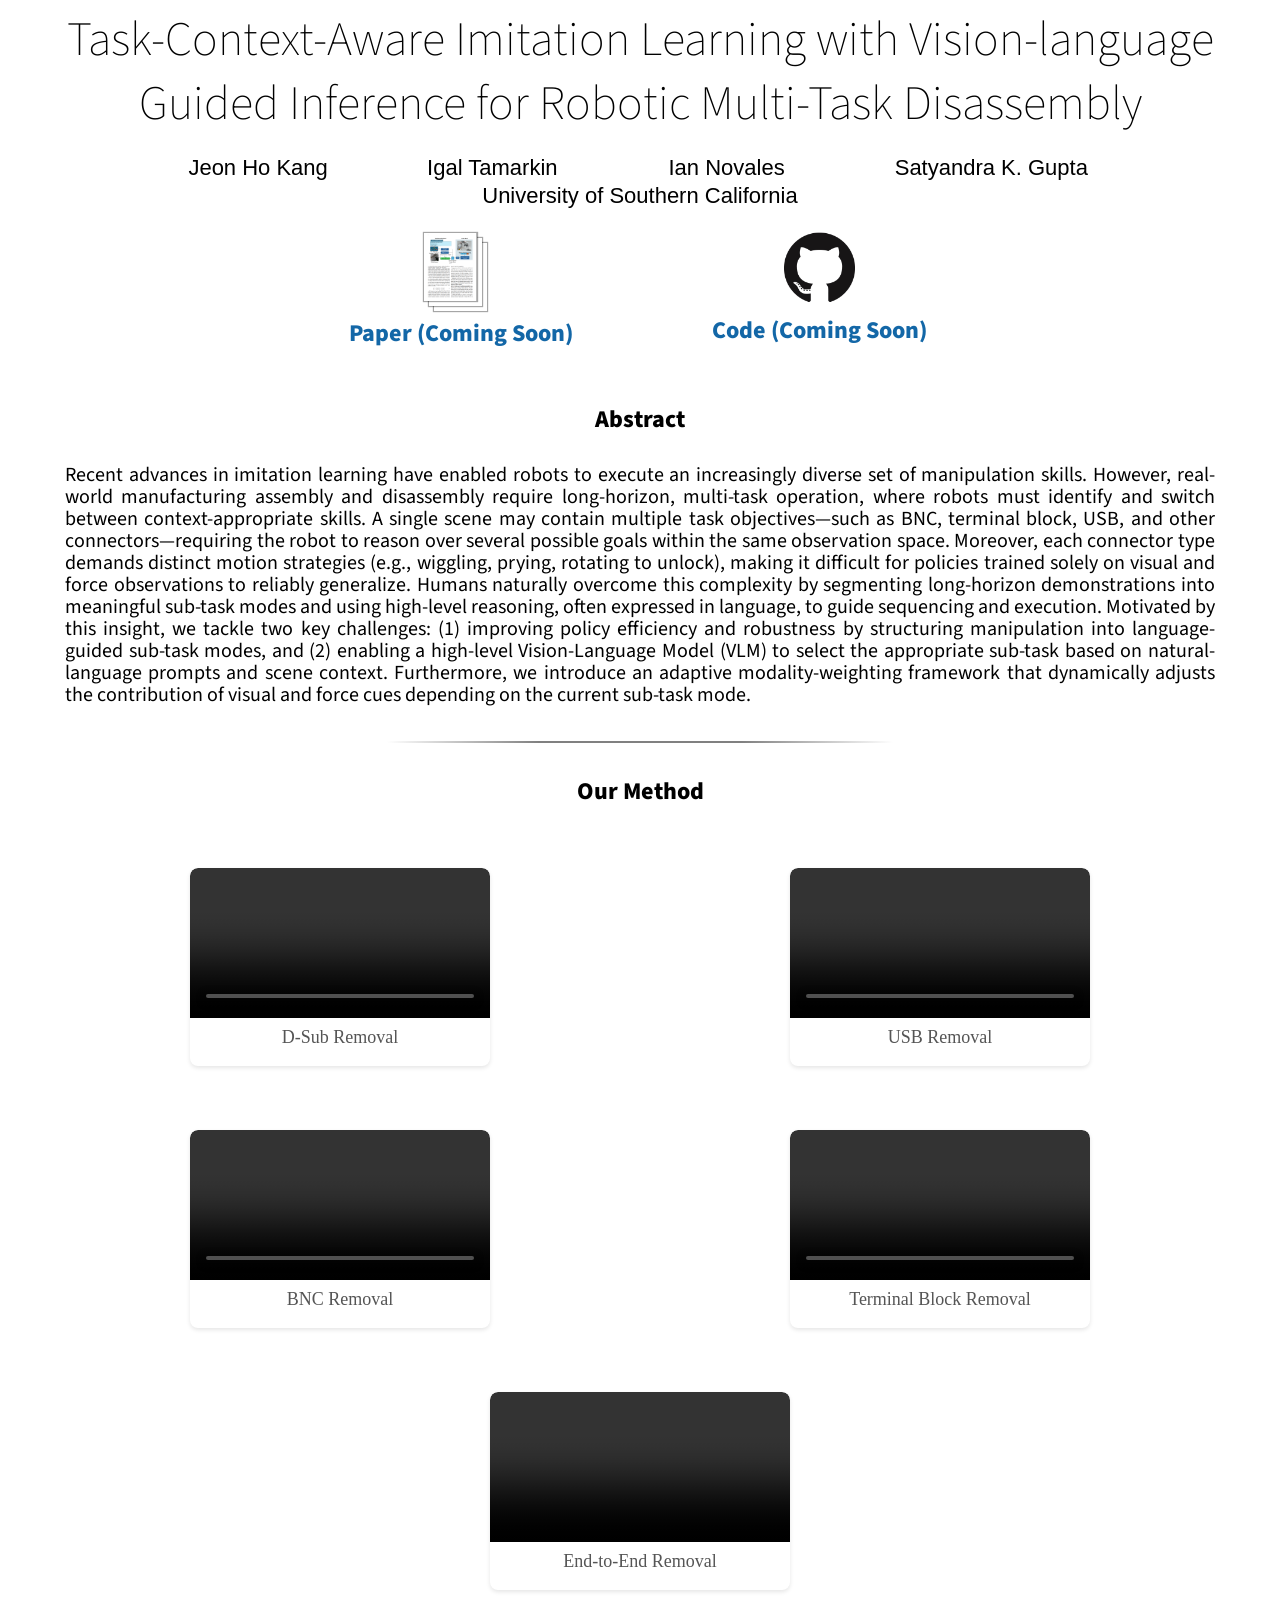
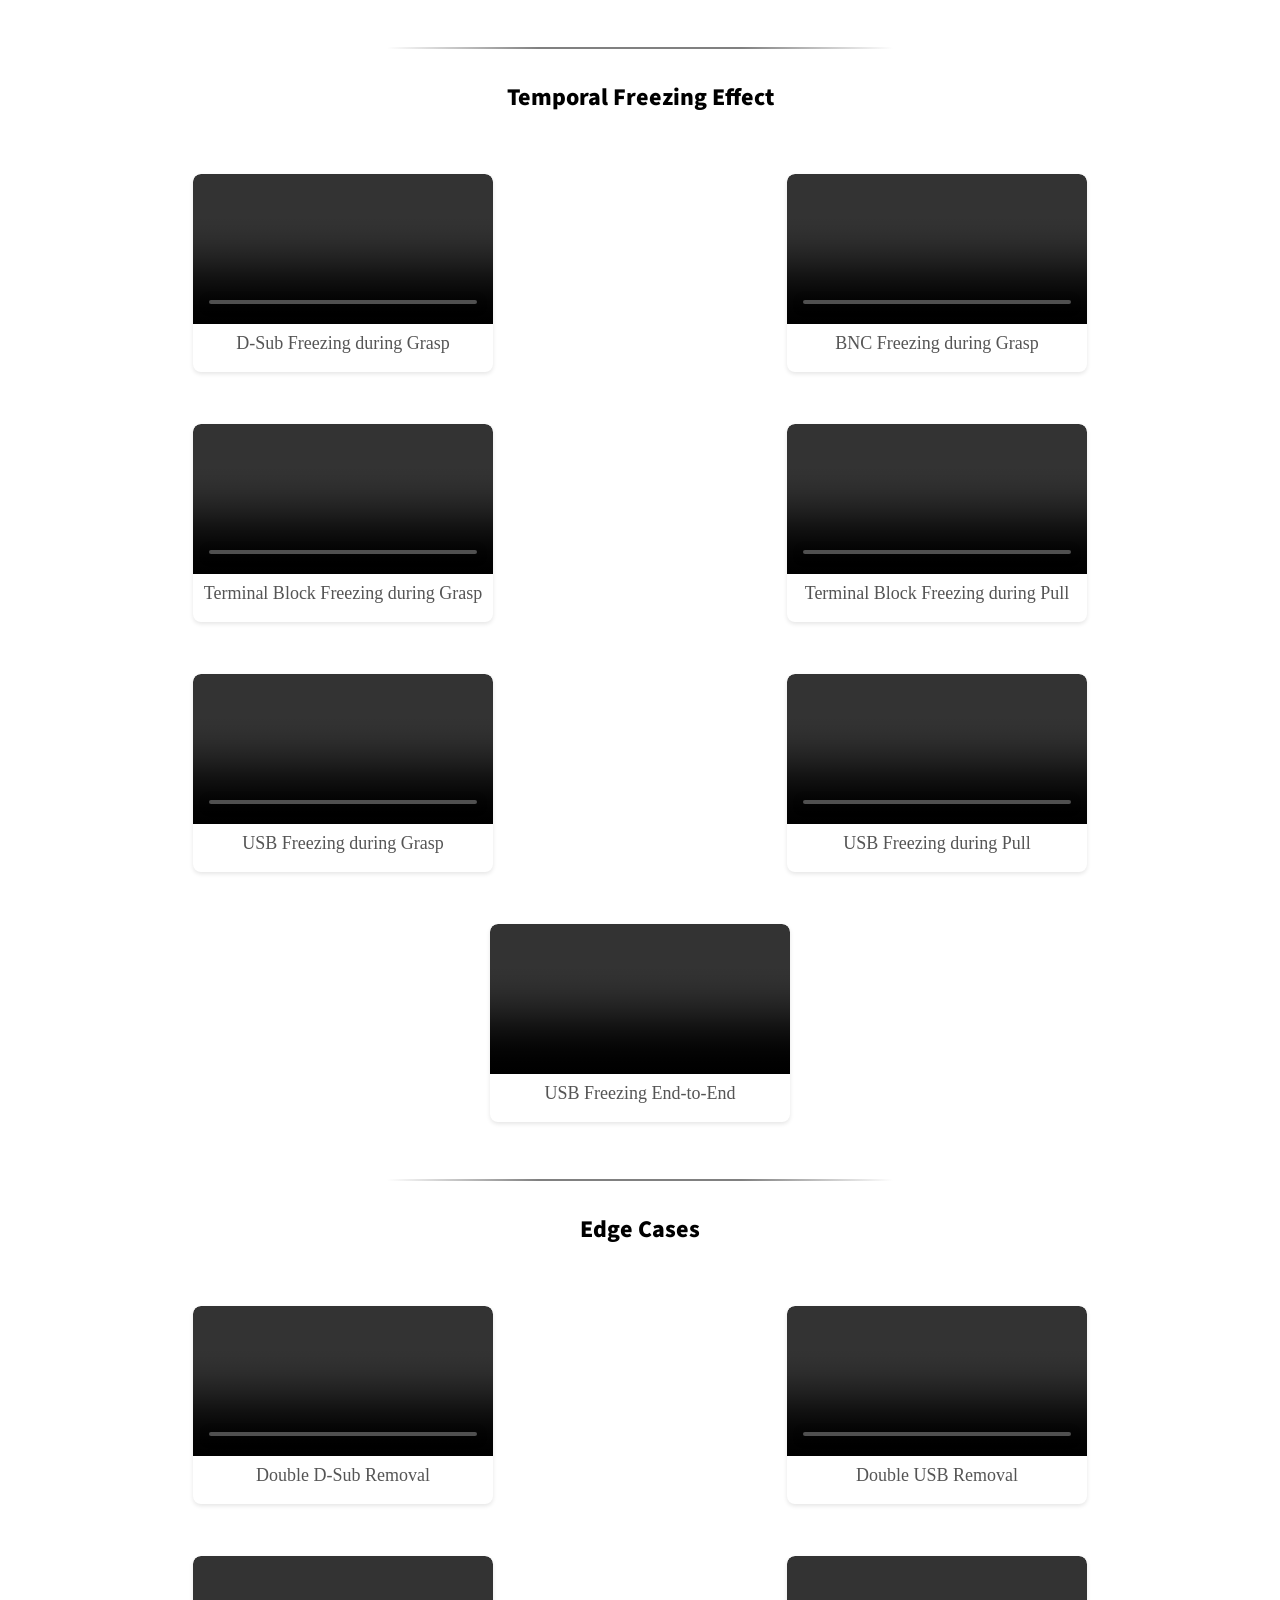
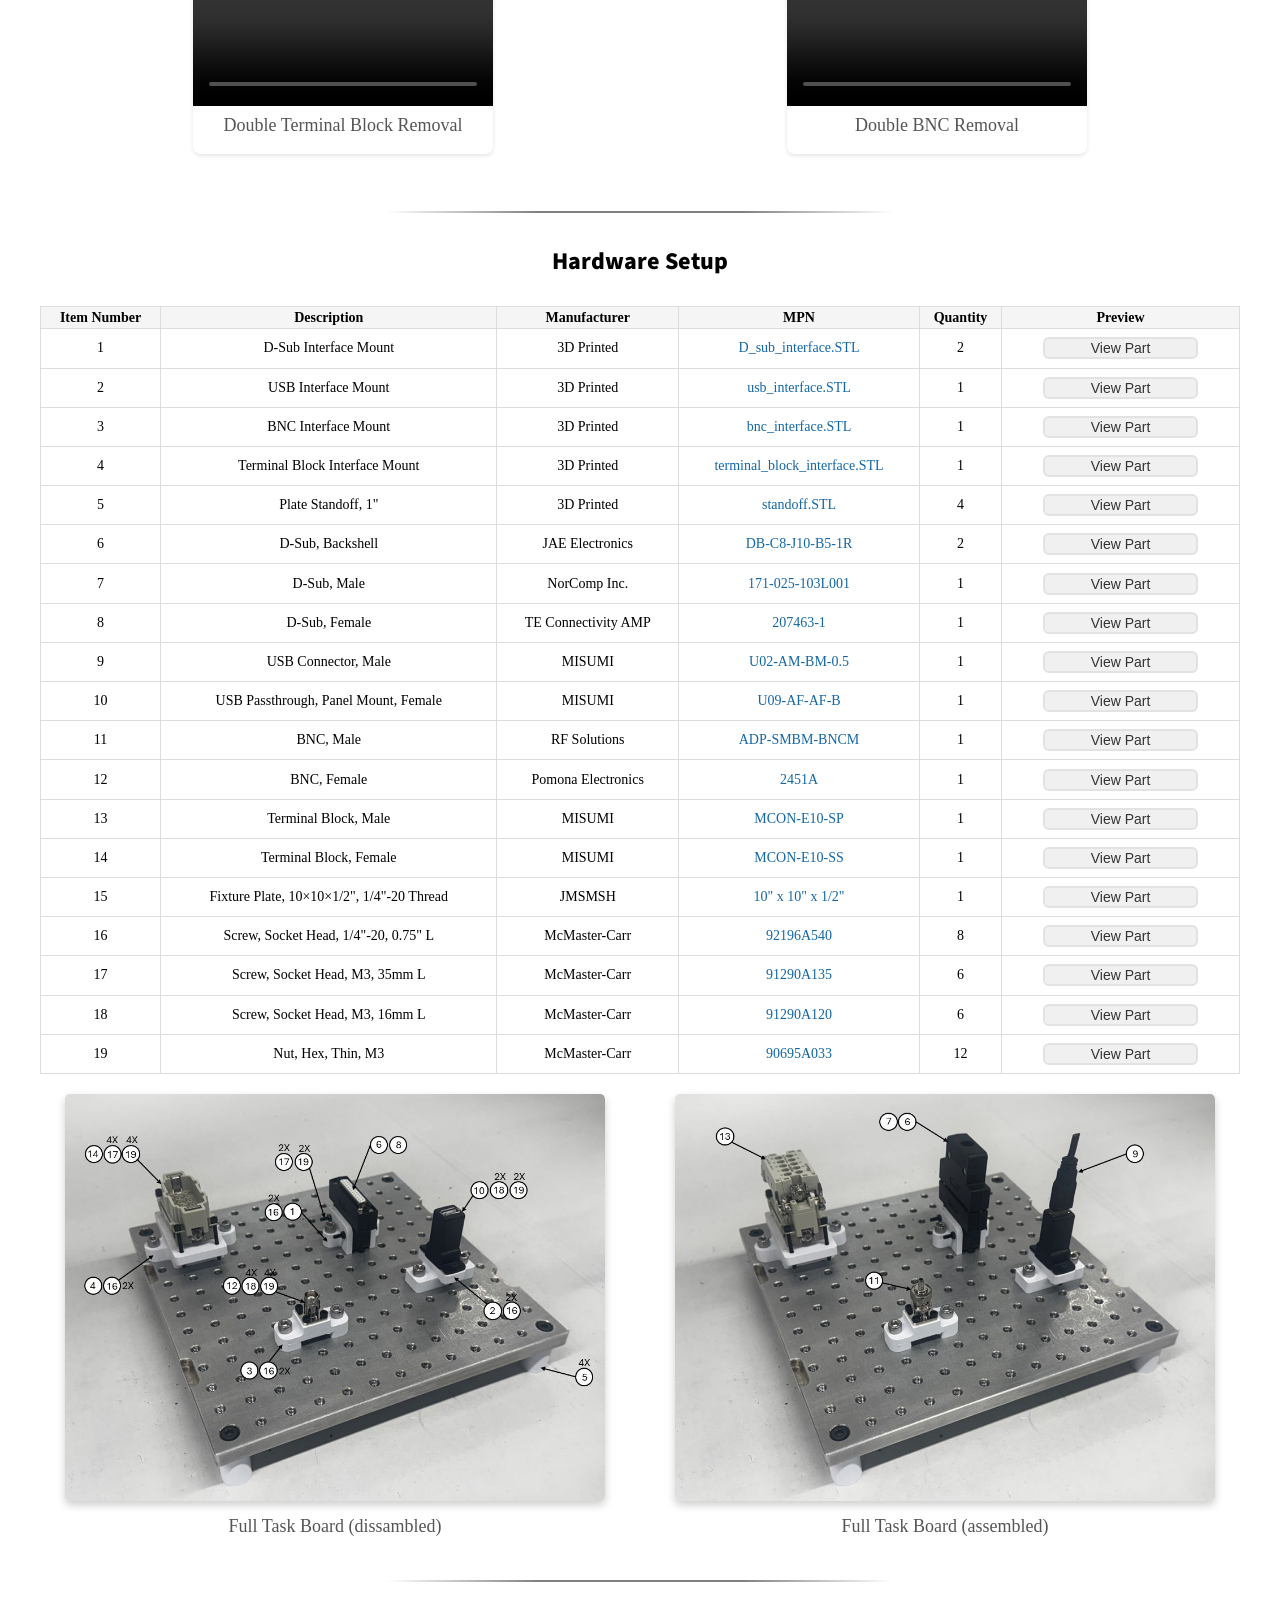
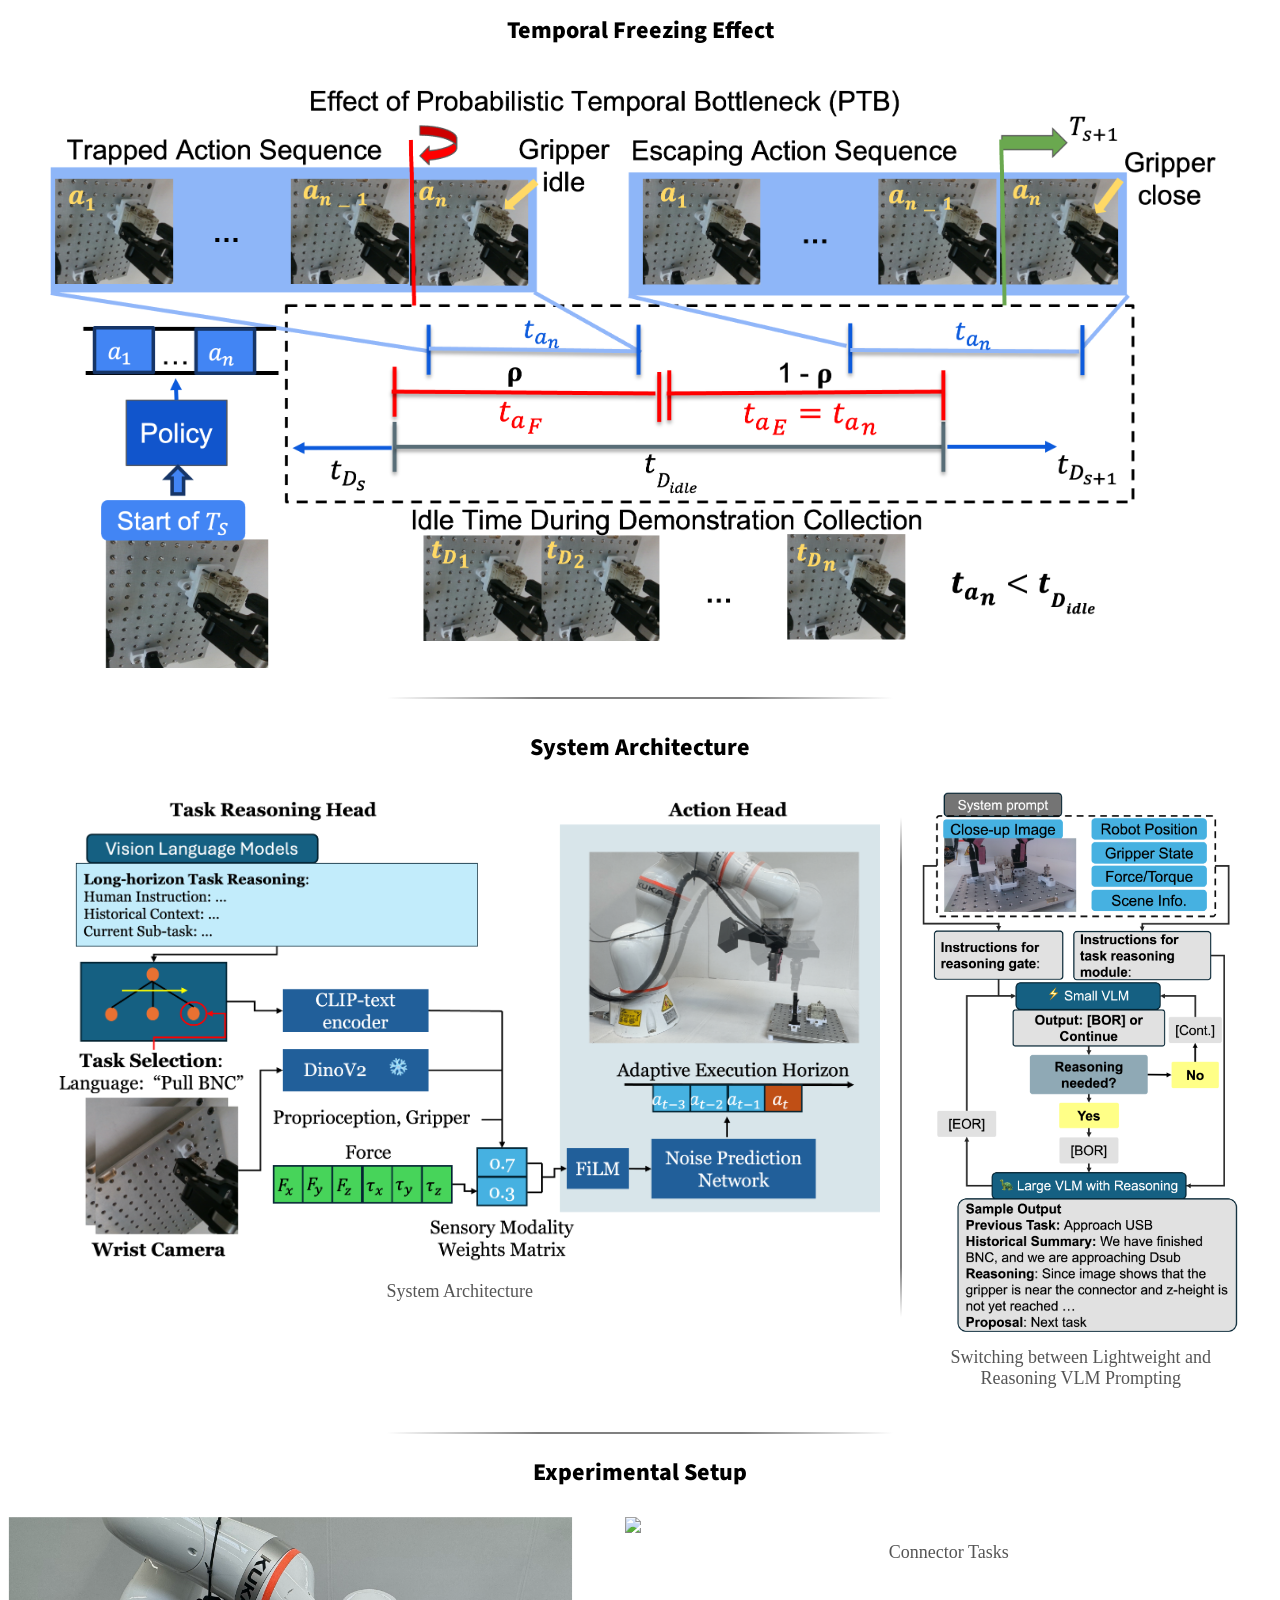
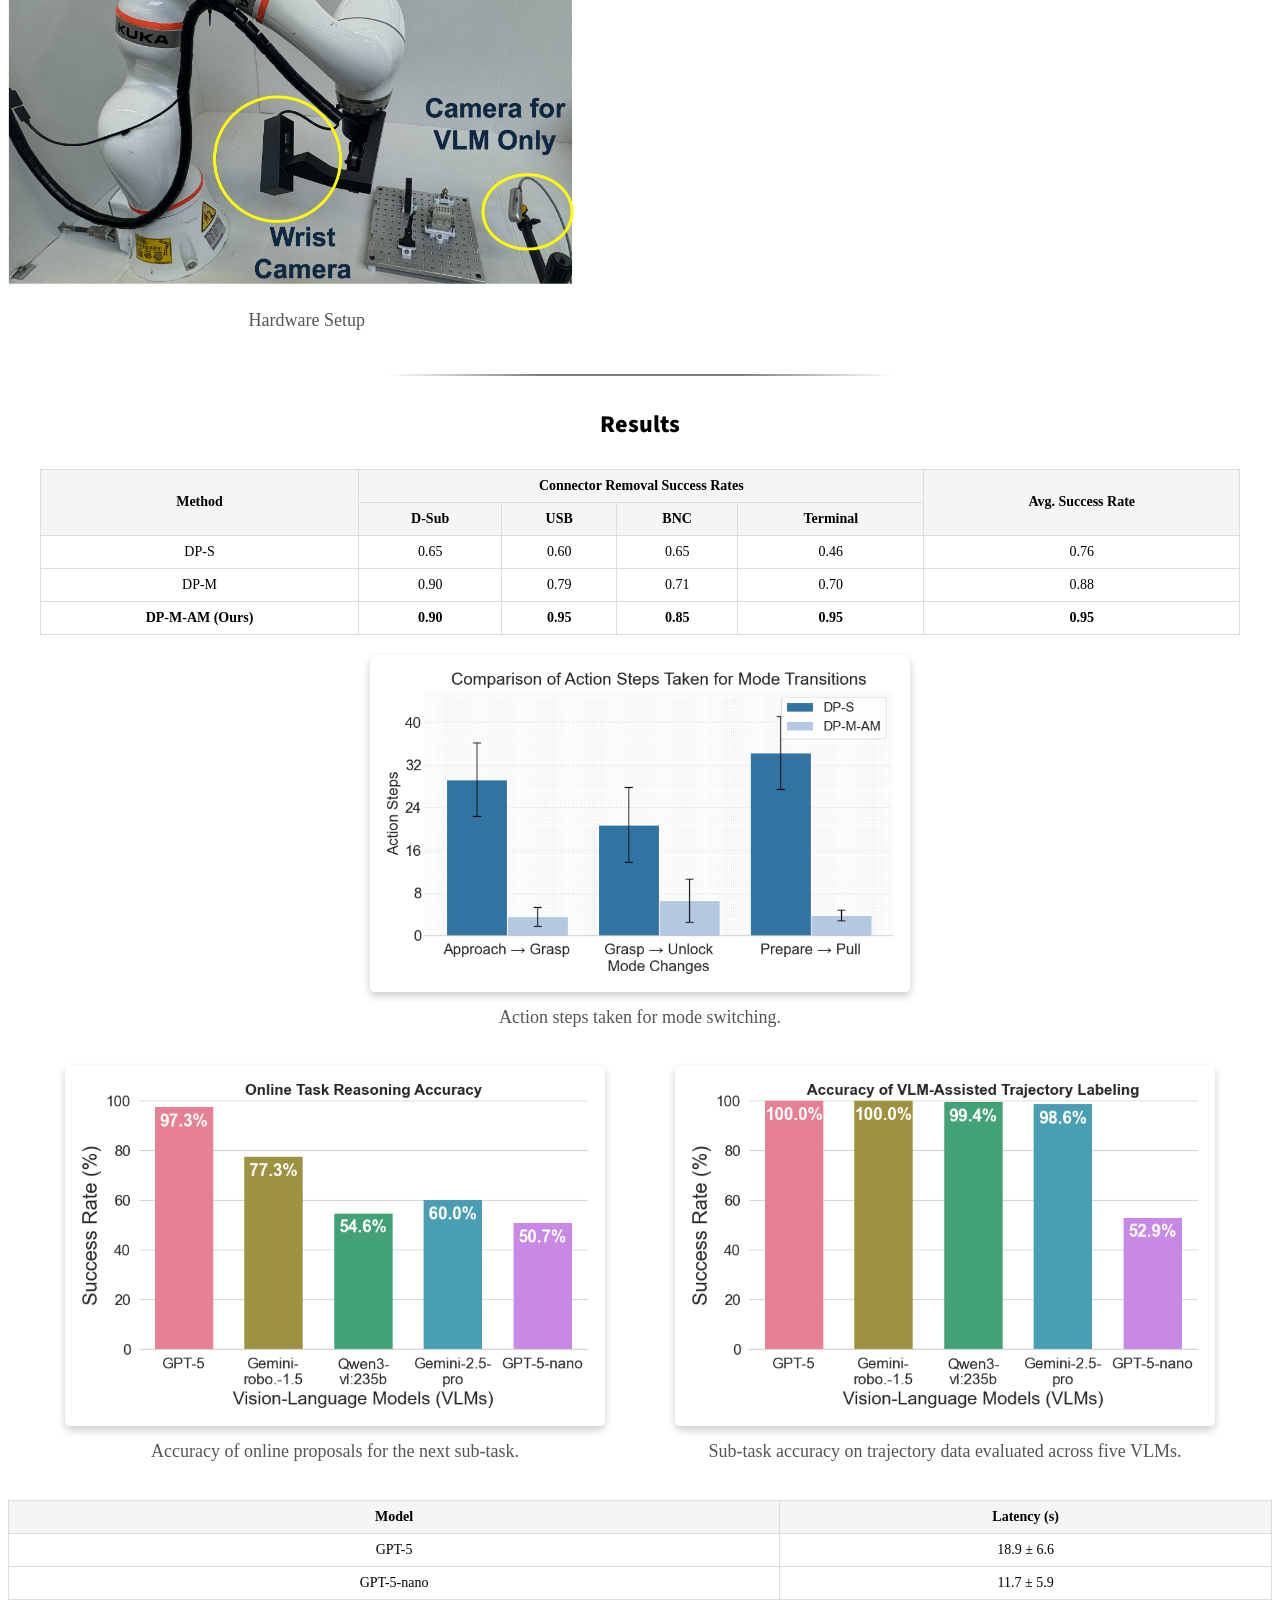
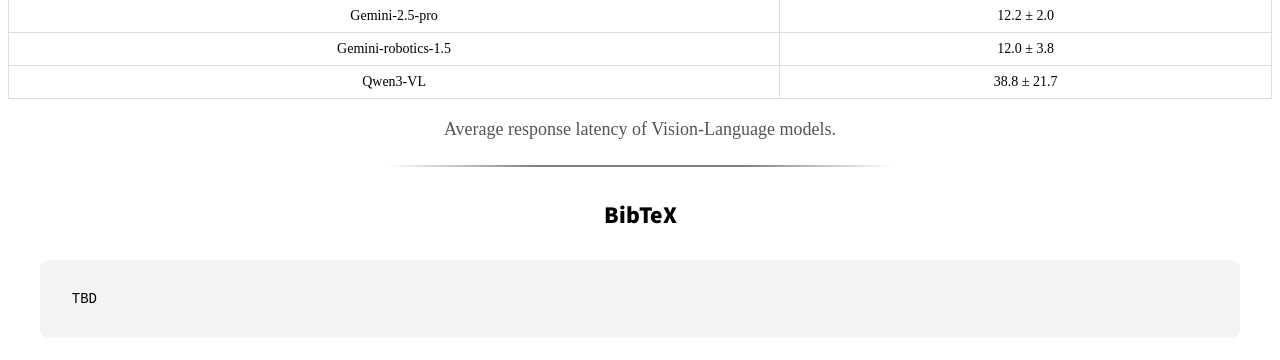
==== commit 541773b6: "Restore branded project website" ====
--- a/index_full.html
+++ b/index_full.html
@@ -29,11 +29,6 @@
         background-color: #fff;
       }
 
-      .usc-logo {
-        height: 120px;
-        width: auto;
-      }
-
       .header .title {
         font-size: 24px;
         margin: 0;
@@ -44,9 +39,6 @@
   </head>
   
   <body>
-    <div class="header">
-      <img src="images/usc-logo.png" alt="USC Logo" class="usc-logo">
-    </div>
 
     <center>
       <h1 class="title">Task-Context-Aware Imitation Learning with 
@@ -1026,4 +1018,4 @@
 
     
   </body>
-</html>+</html>
